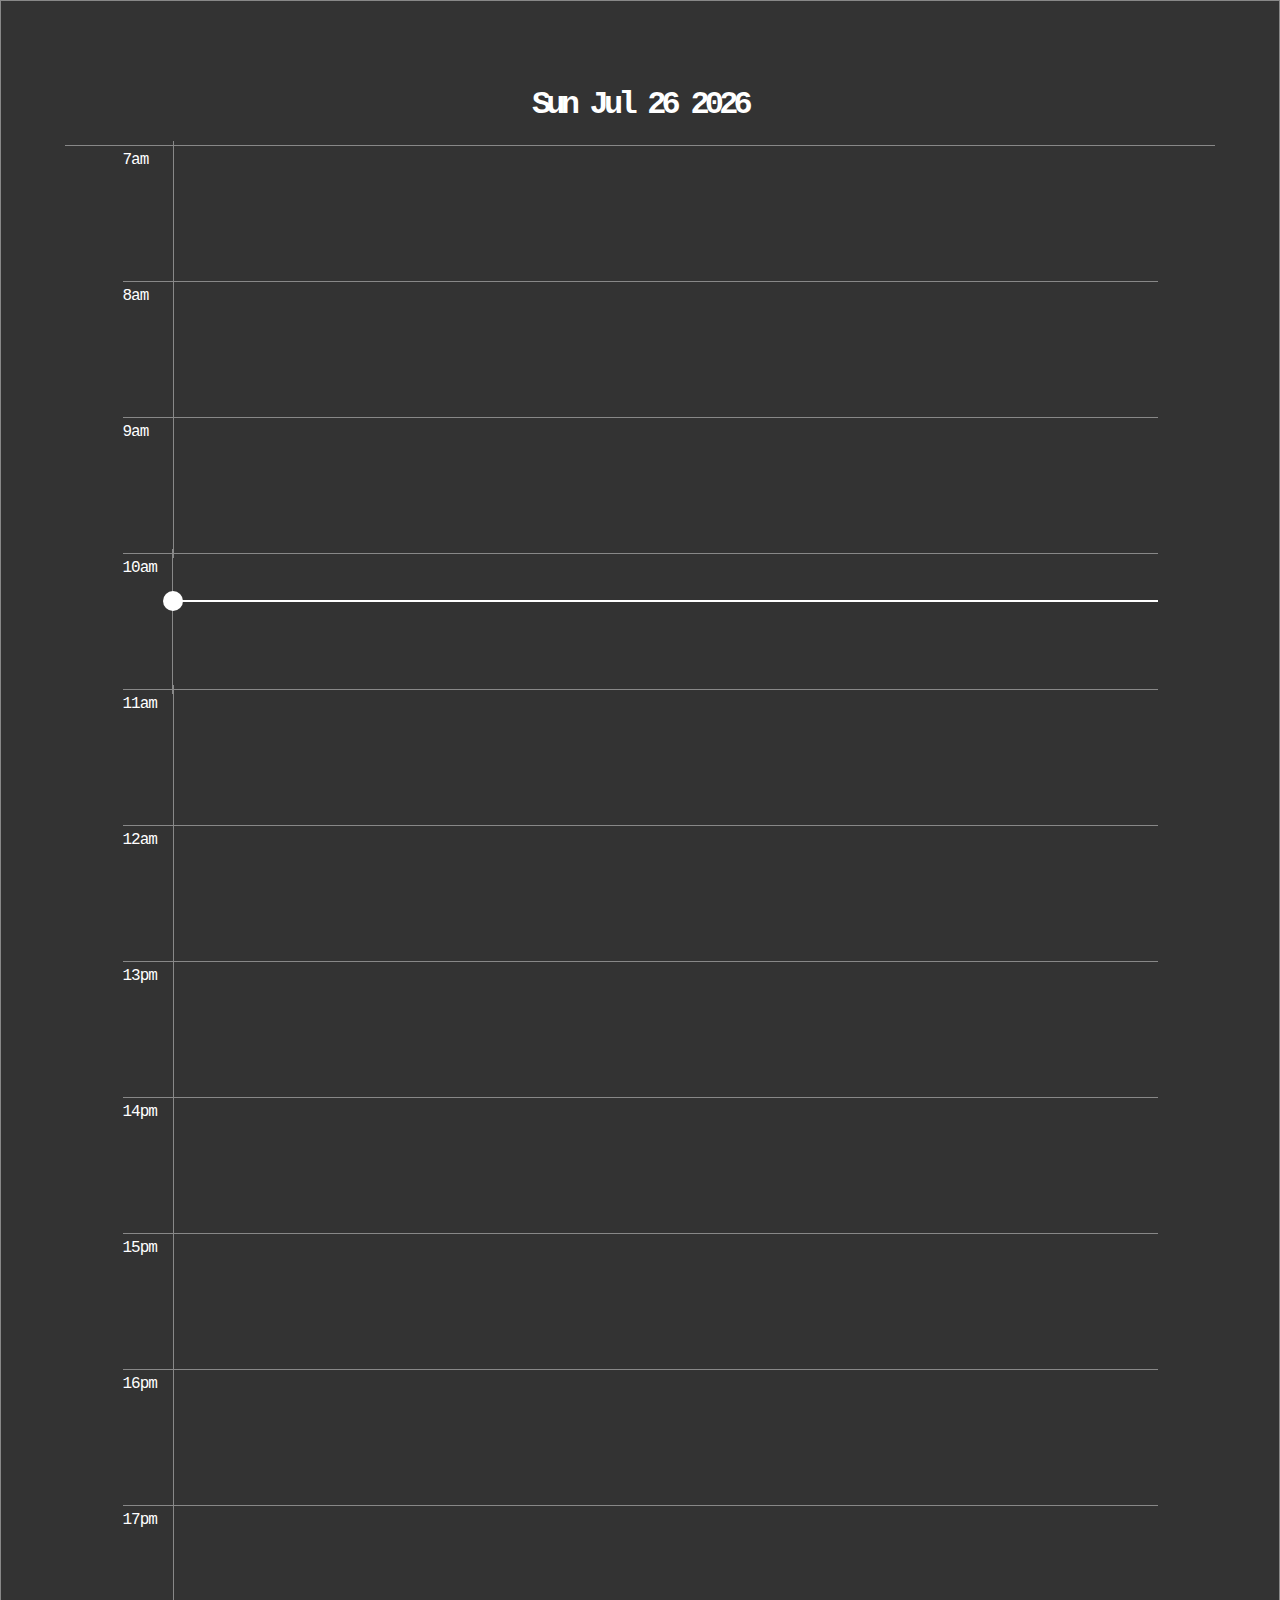
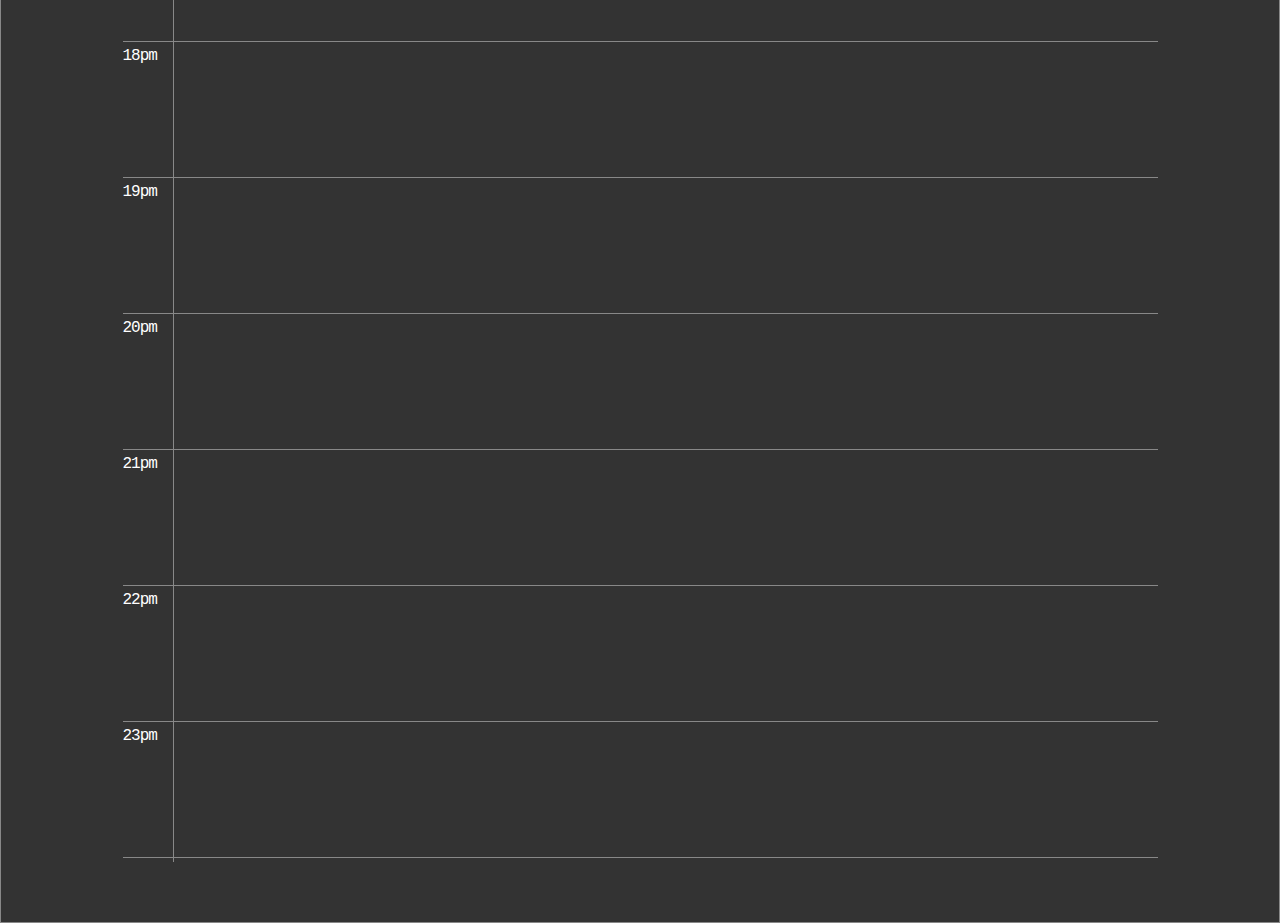
==== Todays_Tasks/index.html @ e3de2ee6 "New Html" ====
<!DOCTYPE html>
<html lang="en">
  <head>
    <meta charset="UTF-8" />
    <meta name="viewport" content="width=device-width, initial-scale=1.0" />
    <title>TASk</title>
    <link rel="stylesheet" type="text/css" href="styles.css" />
  </head>
  <body>
    <main>
      <div class="container">
        <div class="task__wrapper">
          <div class="task__heading">
            <h1 class="task__todaysDate">10th Feb</h1>
          </div>
          <div class="task__daylist" id="taskList">
            <!-- <div class="task__hour" data-hour="7" data-meridiem="AM">
              <span>7am</span>
              <div class="time__nowCursor"></div>
            </div> -->
          </div>
        </div>
      </div>
    </main>
    <script src="script.js"></script>
  </body>
</html>
---- Todays_Tasks/styles.css ----
body {
  font-family: "Courier New", Courier, monospace;
  letter-spacing: -0.3pc;
  margin: 0;
  padding: 0;
  box-sizing: border-box;
  color: var(--text-color);
}

:root {
  --color-border: #888;
  --text-color: #fff;
}

.container {
  /* padding: 2% 4%; */
}

.task__wrapper {
  height: 100%;
  background-color: rgba(0, 0, 0, 0.8);
  display: flex;
  flex-direction: column;
  padding: 5%;
  border: 1px solid var(--color-border);
}

.task__heading {
  border-bottom: 1px solid var(--color-border);
  text-align: center;
}

.task__daylist {
  display: flex;
  flex-direction: column;
  justify-content: center;
  align-items: center;
}
.task__hour {
  width: 90%;
  height: 15vh;
  border-bottom: 1px solid var(--color-border);
  position: relative;
  /* padding-bottom: 20px; */
  display: flex;
  justify-content: start;
  align-items: center;
}

.task__hour span {
  height: 100%;
  width: 50px;
  letter-spacing: -1px;
  display: flex;
  justify-content: start;
  align-items: start;
  border-right: 1px solid var(--color-border);
  padding-top: 10px;
}

.time__nowCursor {
  align-self: flex-start;
  background: var(--text-color);
  height: 2px;
  position: relative;
  top: 0%;
  width: calc(100% - 50px);
  right: 0;
}

.time__nowCursor:before {
  content: "";
  width: 20px;
  height: 20px;
  border-radius: 50%;
  background-color: var(--text-color);
  position: absolute;
  left: -10px;
  top: -450%;
}
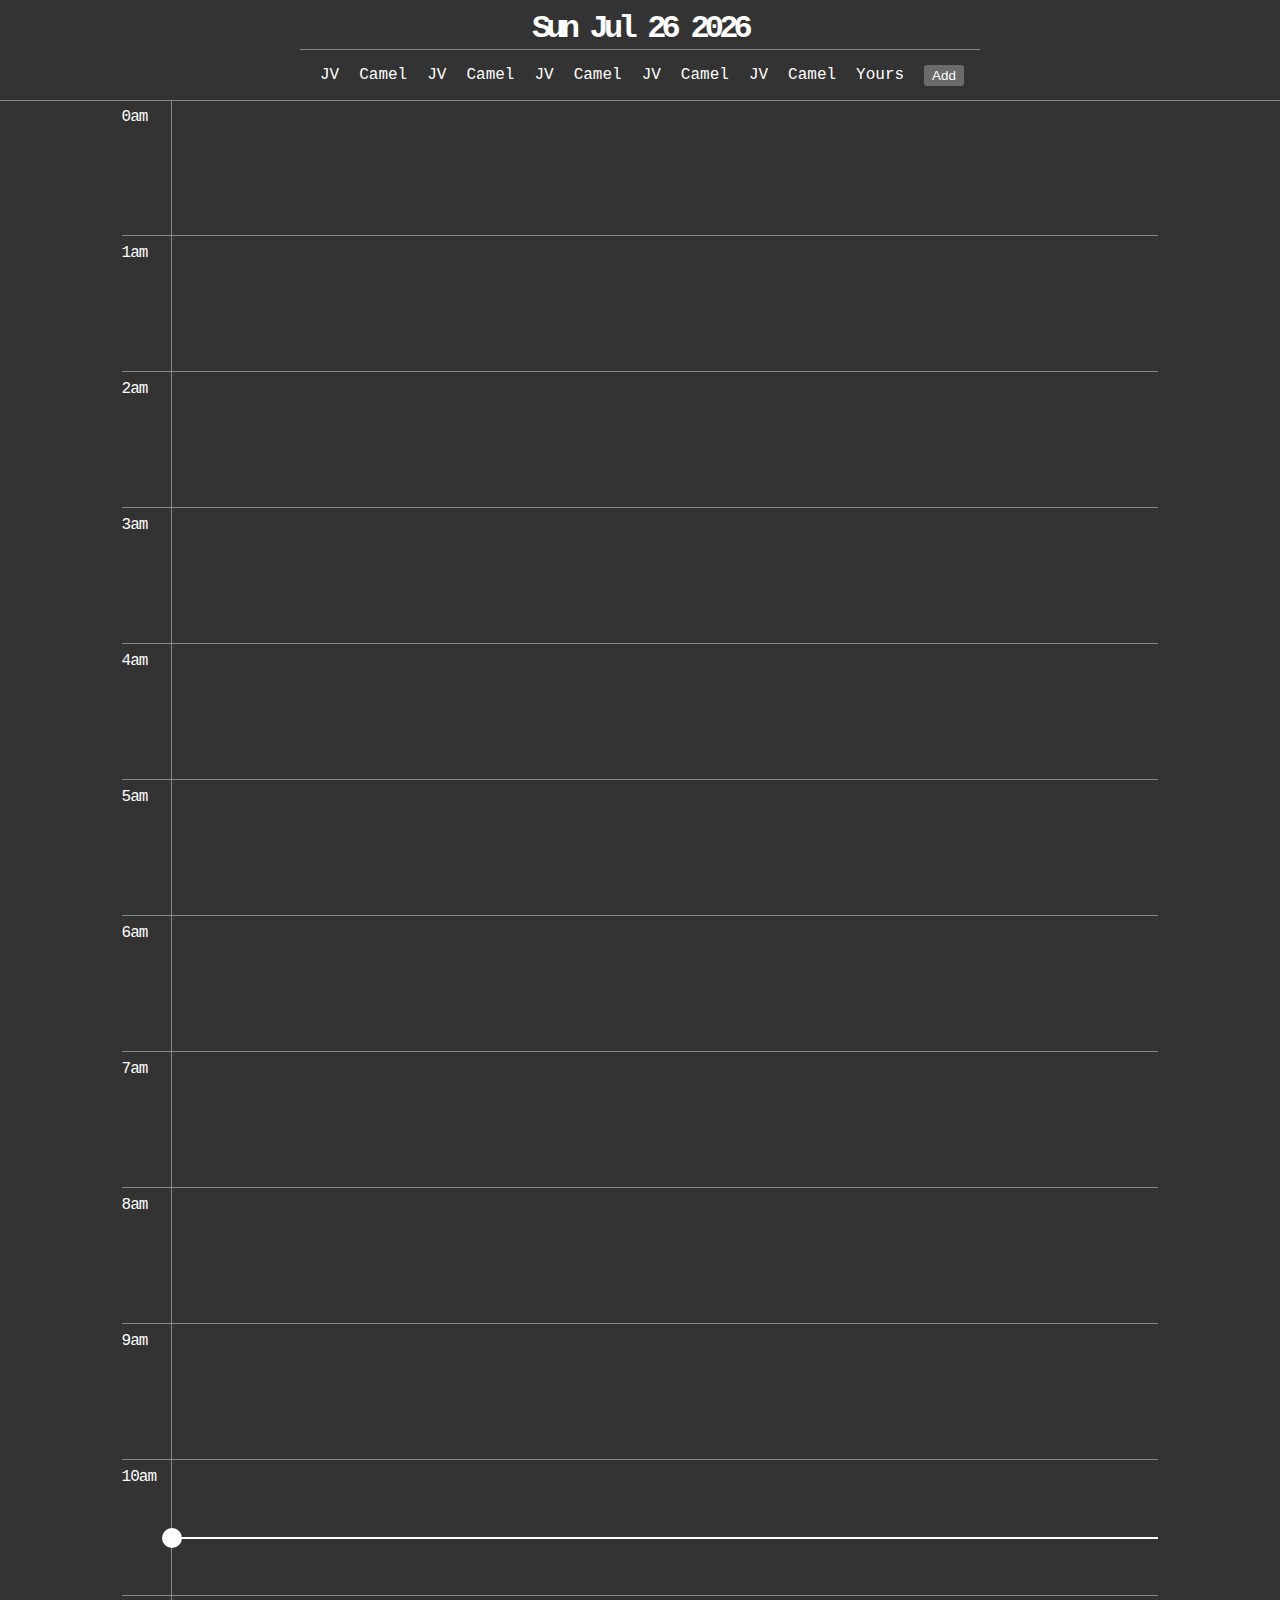
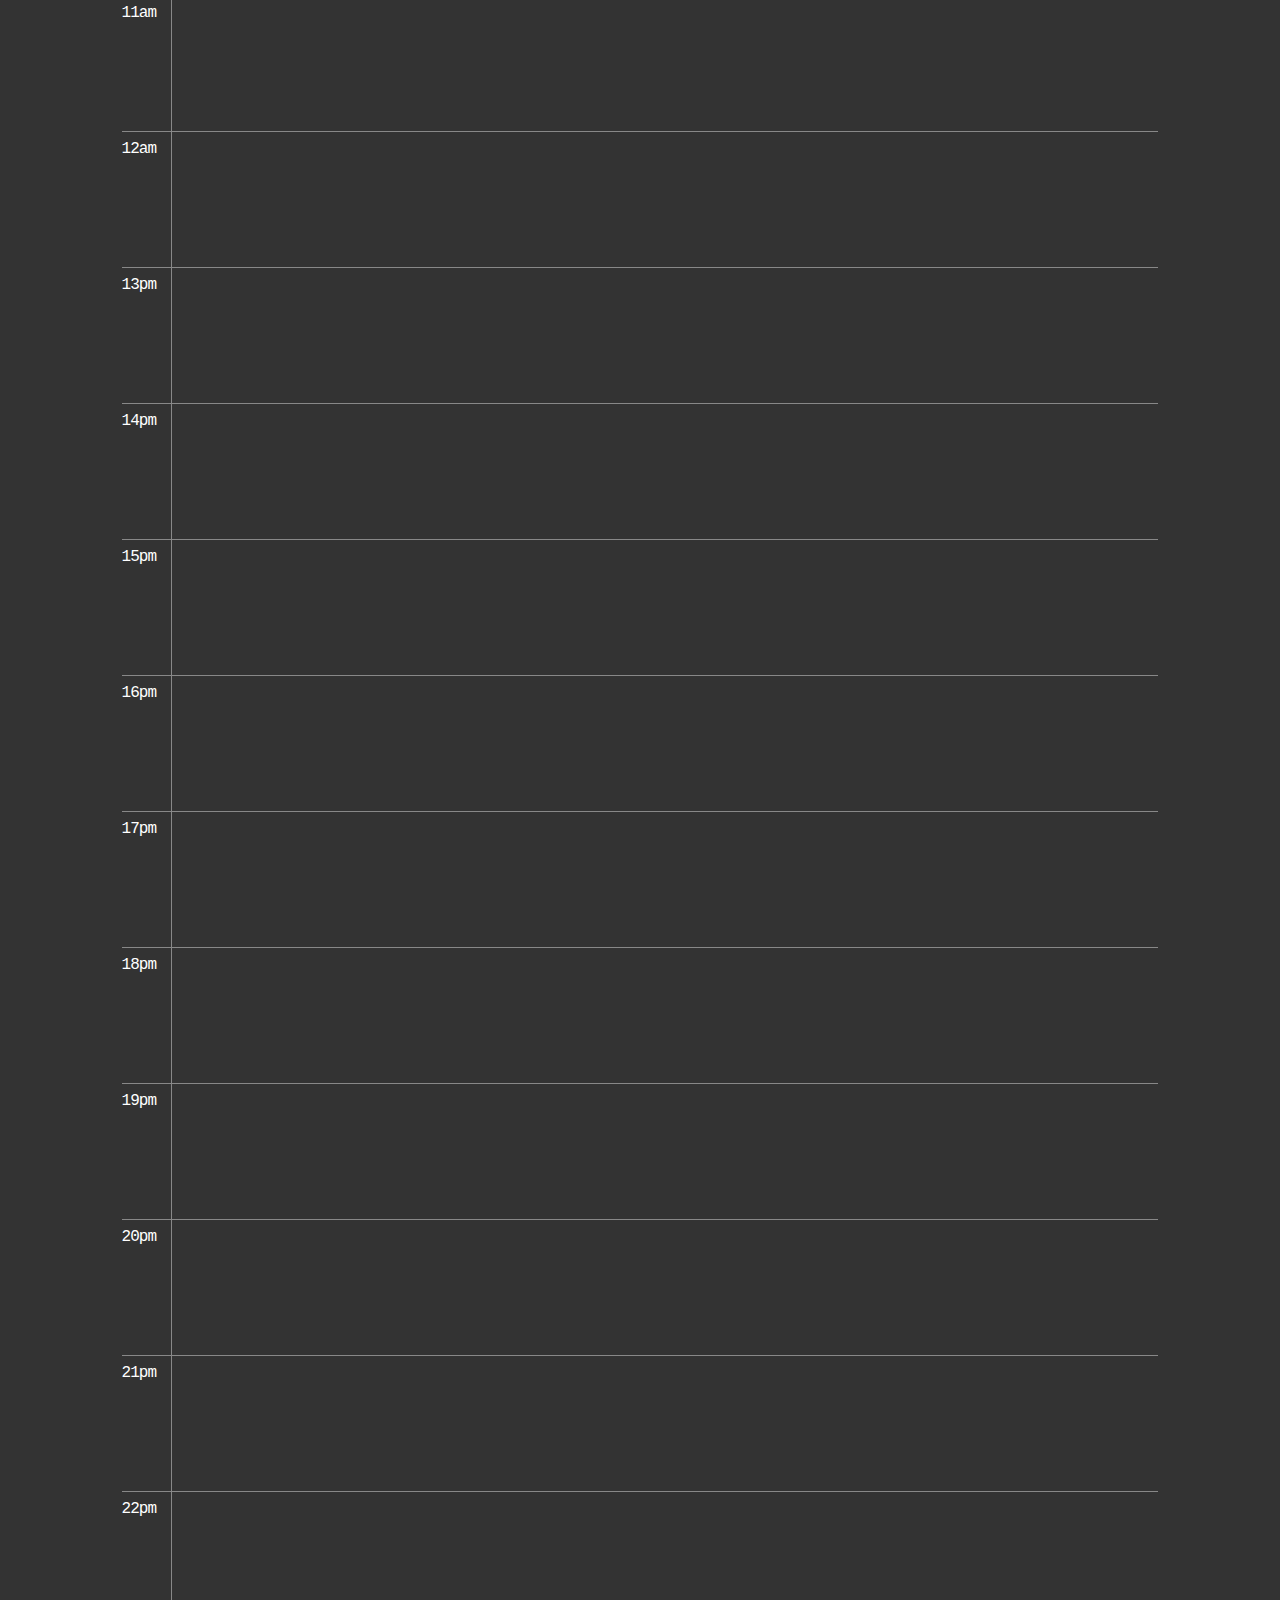
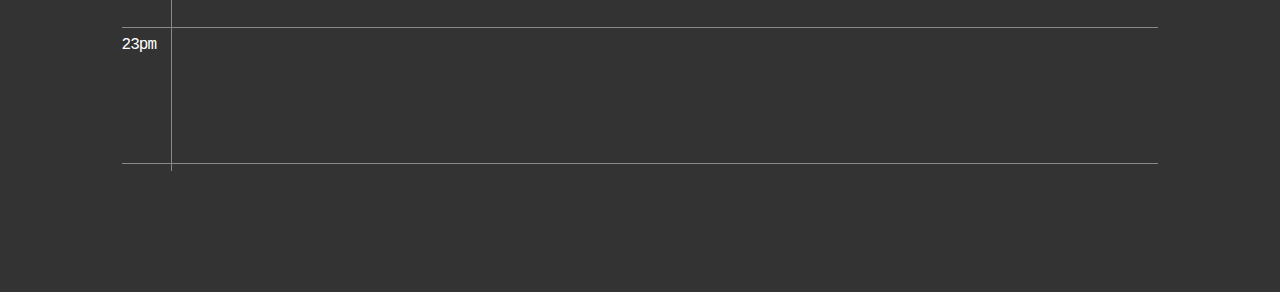
==== commit 79d7e72e: "Task tab added" ====
--- a/Todays_Tasks/index.html
+++ b/Todays_Tasks/index.html
@@ -9,16 +9,57 @@
   <body>
     <main>
       <div class="container">
+        <div class="task__heading">
+          <h1 class="task__todaysDate">10th Feb</h1>
+          <div class="task__tabsWrapper">
+            <div class="task__tabsList">
+              <div class="task__tab --users-task">Yours</div>
+              <div class="task__tab" data-task="camel">Camel</div>
+              <div class="task__tab" data-task="jv">JV</div>
+              <div class="task__tab" data-task="camel">Camel</div>
+              <div class="task__tab" data-task="jv">JV</div>
+              <div class="task__tab" data-task="camel">Camel</div>
+              <div class="task__tab" data-task="jv">JV</div>
+              <div class="task__tab" data-task="camel">Camel</div>
+              <div class="task__tab" data-task="jv">JV</div>
+              <div class="task__tab" data-task="camel">Camel</div>
+              <div class="task__tab" data-task="jv">JV</div>
+            </div>
+            <div class="task__addtaskWrapper">
+              <button class="task__addtask">Add</button>
+            </div>
+          </div>
+        </div>
         <div class="task__wrapper">
-          <div class="task__heading">
-            <h1 class="task__todaysDate">10th Feb</h1>
-          </div>
           <div class="task__daylist" id="taskList">
+            <!--  -->
             <!-- <div class="task__hour" data-hour="7" data-meridiem="AM">
-              <span>7am</span>
+              <span>Edit</span>
+              <div class="time__editCursor" draggable="true"></div>
+              <div class="task__hourtaskList"></div>
+            </div> -->
+            <!--  -->
+            <!-- <div class="task__hour" data-hour="7" data-meridiem="AM">
+              <span>Now</span>
               <div class="time__nowCursor"></div>
             </div> -->
+            <!--  -->
           </div>
+        </div>
+      </div>
+
+      <div class="modal">
+        <div class="modal__wrapper">
+          <span class="modal__Heading">Add Task</span>
+          <form action="#" class="modal__form">
+            <label for="taskName">
+              Name
+              <input type="text" id="taskName" />
+            </label>
+            <label for="submitLabel">
+              <input id="submitLabel" type="submit" />
+            </label>
+          </form>
         </div>
       </div>
     </main>
--- a/Todays_Tasks/styles.css
+++ b/Todays_Tasks/styles.css
@@ -5,31 +5,73 @@
   padding: 0;
   box-sizing: border-box;
   color: var(--text-color);
+  background-color: #333;
+  color-scheme: dark;
 }
 
 :root {
   --color-border: #888;
   --text-color: #fff;
+  --cta-color: #3f51b5;
 }
 
 .container {
-  /* padding: 2% 4%; */
+  height: 100%;
+  background-color: #333;
+  display: flex;
+  flex-direction: column;
 }
 
-.task__wrapper {
-  height: 100%;
-  background-color: rgba(0, 0, 0, 0.8);
-  display: flex;
-  flex-direction: column;
-  padding: 5%;
-  border: 1px solid var(--color-border);
+.container.--hide {
+  filter: blur(2px);
 }
 
 .task__heading {
+  position: fixed;
+  top: 0;
+  width: 100%;
   border-bottom: 1px solid var(--color-border);
   text-align: center;
+  background-color: #333;
+  z-index: 1;
+  display: flex;
+  justify-content: center;
+  align-items: center;
+  flex-direction: column;
+  height: 100px;
+  transition: top 0.3s ease-in;
 }
-
+.task__heading.--hide {
+  top: -50px;
+}
+.task__todaysDate {
+  margin: 0;
+  margin-bottom: auto;
+  margin-top: 10px;
+}
+.task__tabsWrapper {
+  display: flex;
+  justify-content: space-between;
+  align-items: center;
+  position: absolute;
+  bottom: 0;
+  width: 50%;
+  height: 50px;
+  border-top: 1px solid var(--color-border);
+  padding: 0 20px;
+  gap: 20px;
+}
+.task__tabsList {
+  display: flex;
+  flex-direction: row-reverse;
+  gap: 20px;
+  letter-spacing: normal;
+}
+.task__wrapper {
+  padding: 0 5%;
+  margin-bottom: 10%;
+  margin-top: 100px;
+}
 .task__daylist {
   display: flex;
   flex-direction: column;
@@ -41,7 +83,6 @@
   height: 15vh;
   border-bottom: 1px solid var(--color-border);
   position: relative;
-  /* padding-bottom: 20px; */
   display: flex;
   justify-content: start;
   align-items: center;
@@ -55,26 +96,104 @@
   justify-content: start;
   align-items: start;
   border-right: 1px solid var(--color-border);
-  padding-top: 10px;
+  padding-top: 15px;
+}
+.task__hourtaskList {
+  width: calc(100% - 50px);
+  height: 100%;
+  cursor: pointer;
+  border: 2px solid transparent;
+  transition: all 0.3s cubic-bezier(0.645, 0.045, 0.355, 1);
+  /* -webkit-tap-highlight-color: transparent; */
+}
+.task__hourtaskList:hover {
+  border: 2px solid var(--cta-color);
 }
 
+.time__editCursor,
 .time__nowCursor {
   align-self: flex-start;
-  background: var(--text-color);
   height: 2px;
-  position: relative;
+  position: absolute;
   top: 0%;
   width: calc(100% - 50px);
   right: 0;
 }
 
+.time__editCursor:before,
 .time__nowCursor:before {
   content: "";
   width: 20px;
   height: 20px;
   border-radius: 50%;
-  background-color: var(--text-color);
+  background-color: inherit;
   position: absolute;
   left: -10px;
   top: -450%;
 }
+
+.time__nowCursor {
+  background: var(--text-color);
+}
+
+.time__editCursor {
+  background: var(--cta-color);
+}
+.modal {
+  position: fixed;
+  top: 0;
+  left: 0;
+  bottom: 0;
+  right: 0;
+  width: 100vw;
+  height: 100vh;
+  justify-content: center;
+  align-content: center;
+  padding-top: 15%;
+  letter-spacing: -0.5px;
+  background: rgb(255, 255, 255, 0.1);
+  display: none;
+}
+.modal.--show {
+  display: flex;
+}
+.modal__wrapper {
+  height: 20%;
+  background: #333;
+  border: 3px solid var(--color-border);
+  border-radius: 10px;
+  padding: 5px 10px;
+  position: absolute;
+  z-index: 9999;
+}
+
+.modal__Heading {
+  display: block;
+  font-size: 20px;
+  text-align: center;
+  padding: 5px;
+  border-bottom: 1px solid var(--color-border);
+}
+.modal__form {
+  padding: 15px;
+  display: flex;
+  flex-direction: column;
+  align-items: flex-start;
+  gap: 10px;
+}
+.modal__form > label:not([for="submitLabel"]) {
+  width: 100%;
+}
+.modal__form > label[for="submitLabel"] {
+  align-self: flex-end;
+}
+@media screen and (max-width: 1023px) {
+  .task__tabsWrapper {
+    width: 90%;
+  }
+  .task__tabsList {
+    overflow: hidden;
+    overflow-x: scroll;
+    padding: 10px;
+  }
+}
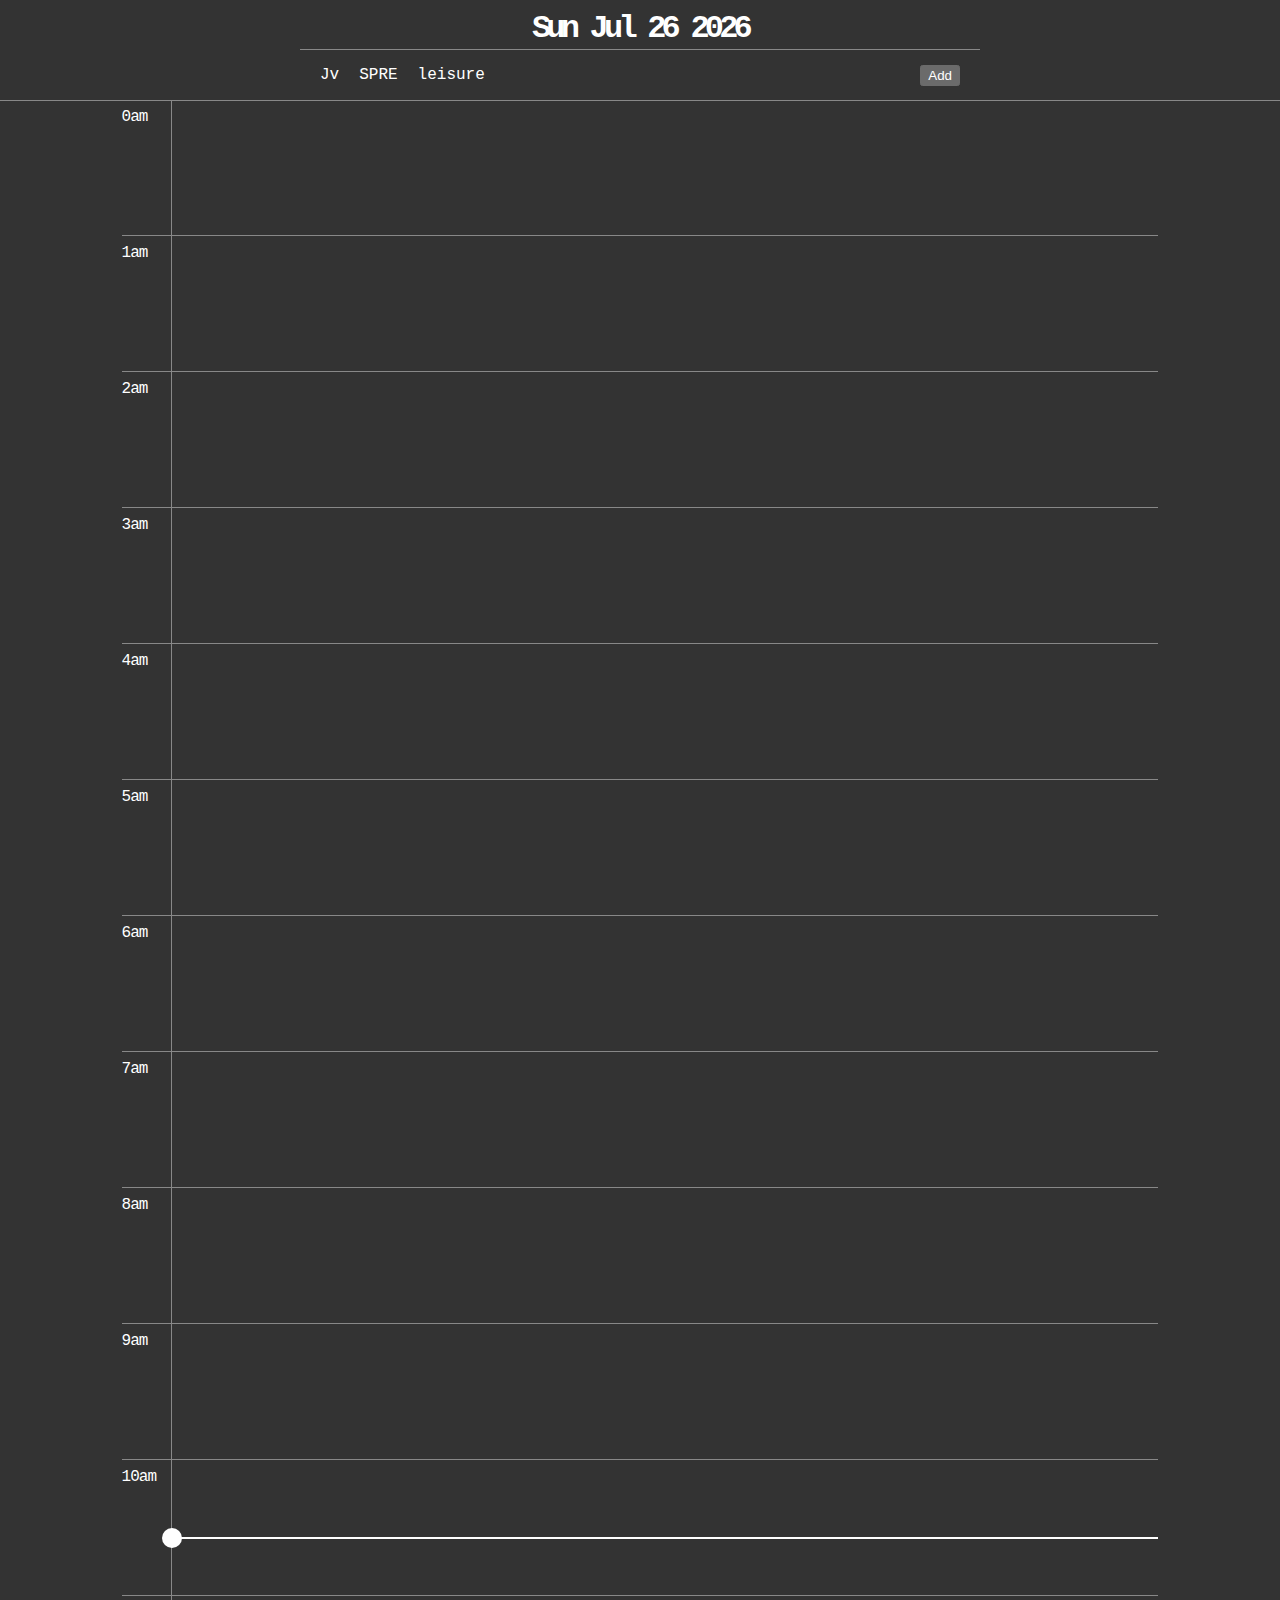
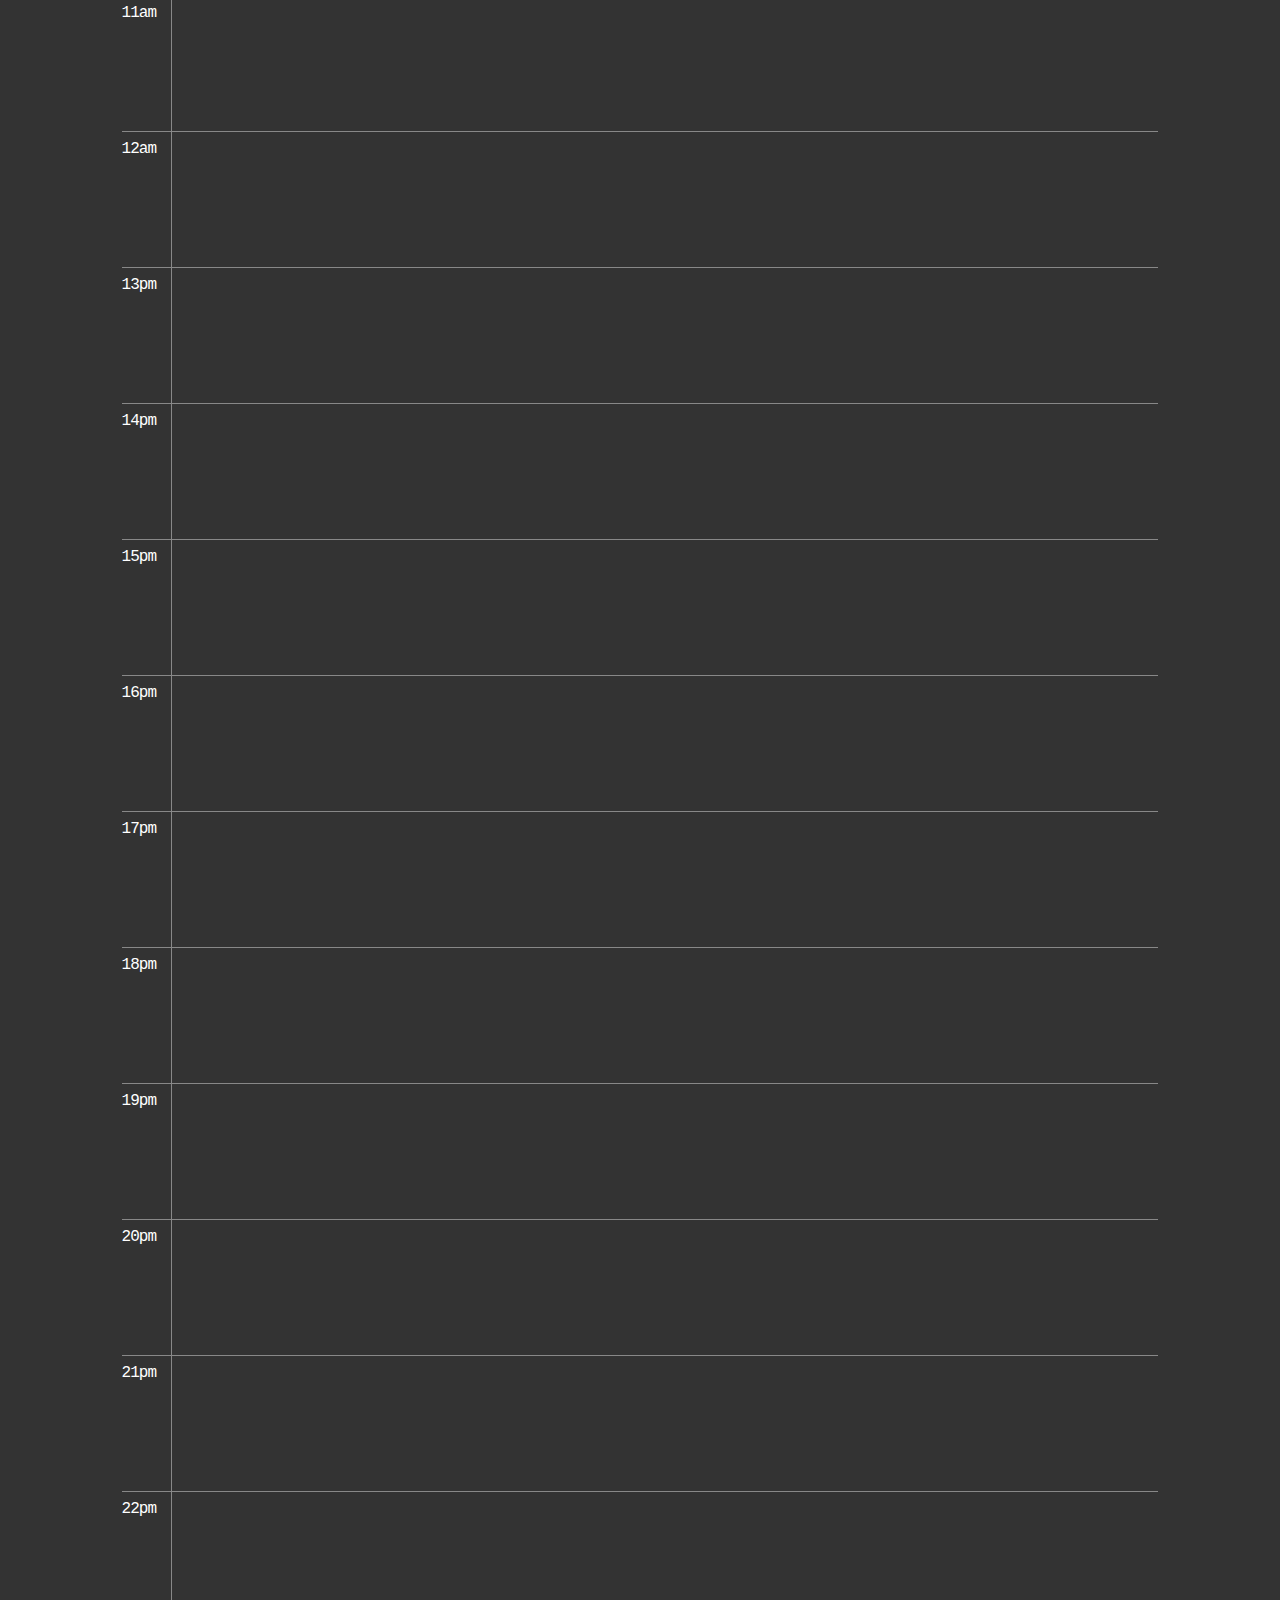
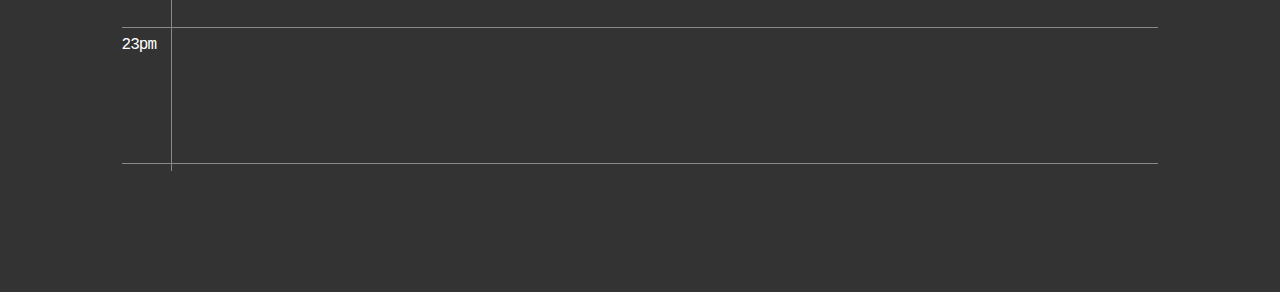
==== commit dc35d688: "Added Task tabs storage and dynamic" ====
--- a/Todays_Tasks/index.html
+++ b/Todays_Tasks/index.html
@@ -13,17 +13,12 @@
           <h1 class="task__todaysDate">10th Feb</h1>
           <div class="task__tabsWrapper">
             <div class="task__tabsList">
-              <div class="task__tab --users-task">Yours</div>
-              <div class="task__tab" data-task="camel">Camel</div>
-              <div class="task__tab" data-task="jv">JV</div>
-              <div class="task__tab" data-task="camel">Camel</div>
-              <div class="task__tab" data-task="jv">JV</div>
-              <div class="task__tab" data-task="camel">Camel</div>
-              <div class="task__tab" data-task="jv">JV</div>
-              <div class="task__tab" data-task="camel">Camel</div>
-              <div class="task__tab" data-task="jv">JV</div>
-              <div class="task__tab" data-task="camel">Camel</div>
-              <div class="task__tab" data-task="jv">JV</div>
+              <div class="task__tab --users-task active">leisure</div>
+              <!-- <div class="task__tab" data-task="camel" data-taskid="1">
+                Camel
+              </div> -->
+              <!-- <div class="task__tab" data-task="jv" data-task-id="2">JV</div>
+              <div class="task__tab" data-task="jv" data-task-id="2">JV</div> -->
             </div>
             <div class="task__addtaskWrapper">
               <button class="task__addtask">Add</button>
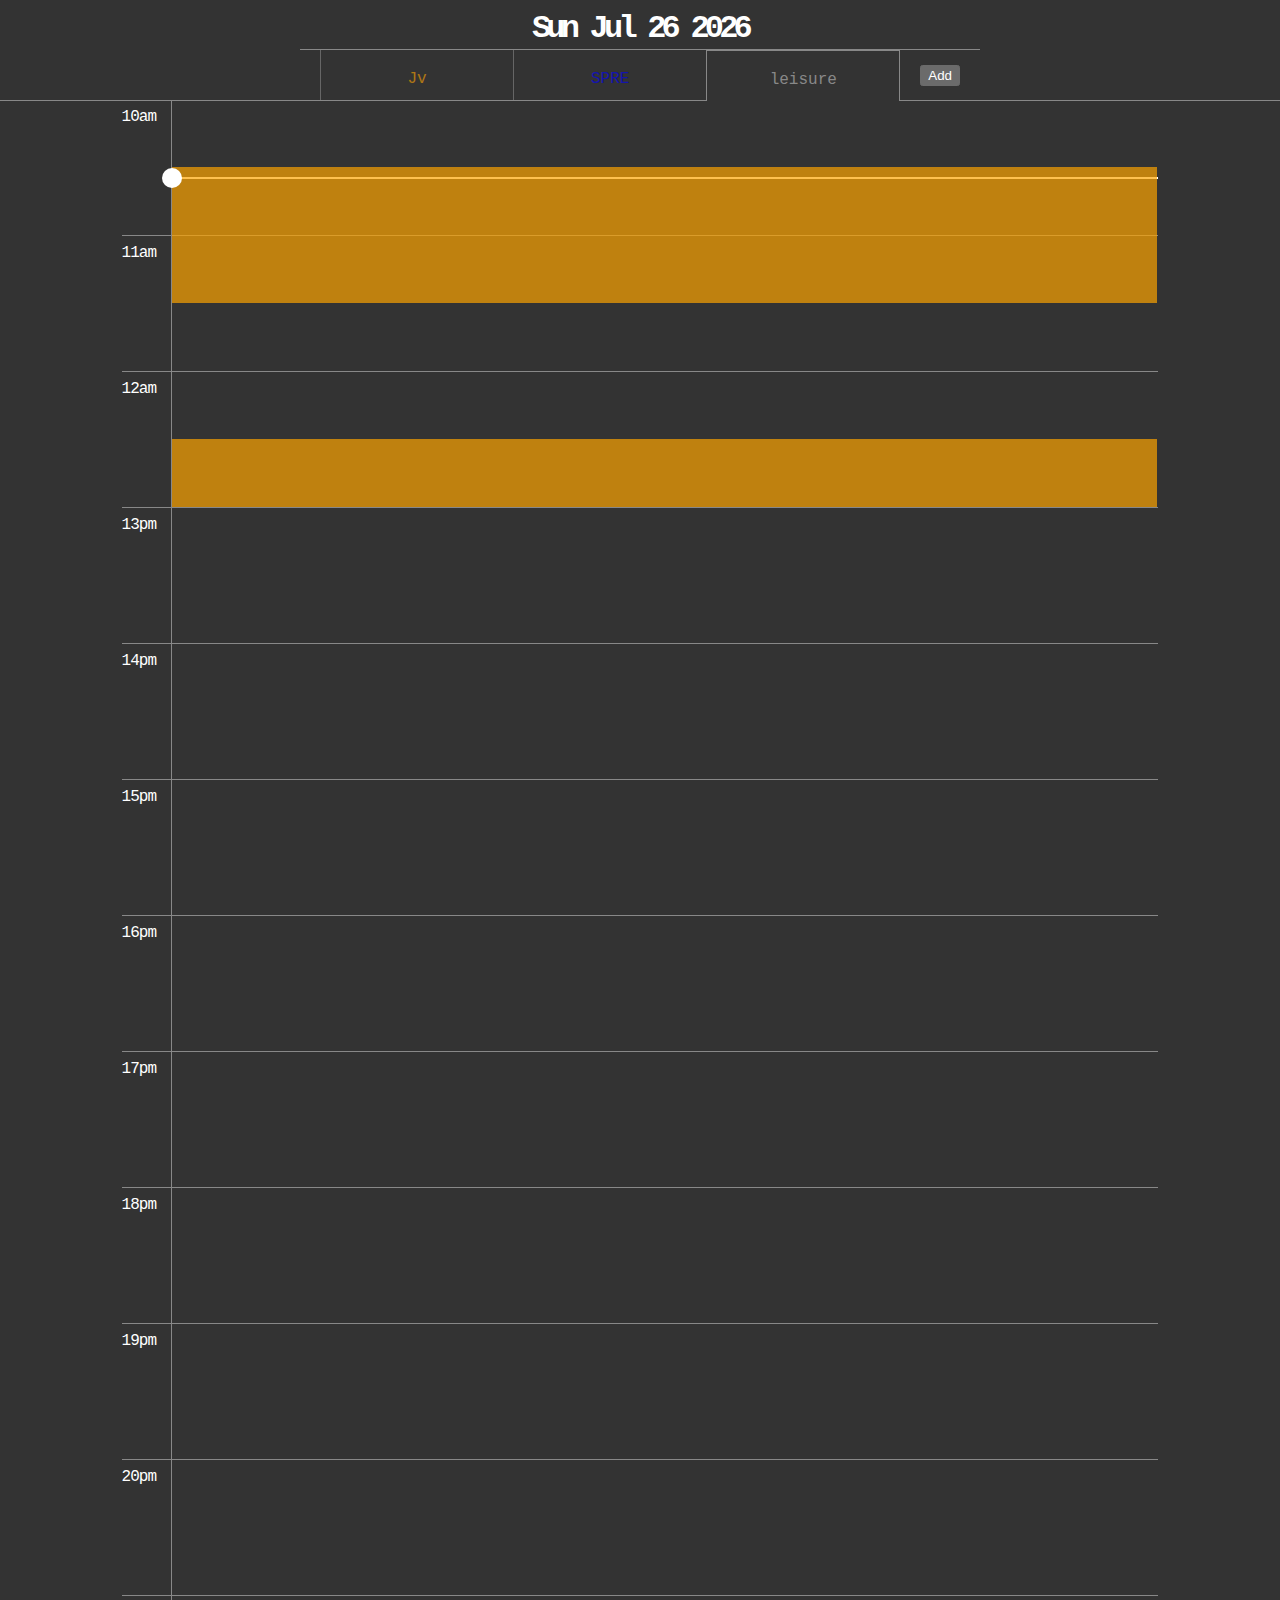
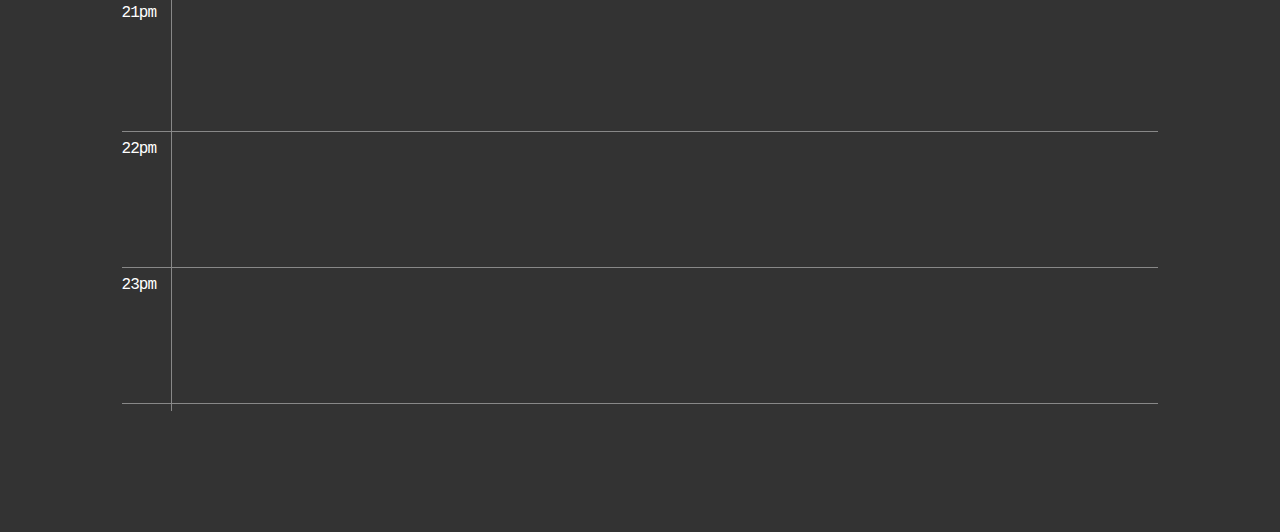
==== commit e7d665d3: "Added Json populating" ====
--- a/Todays_Tasks/index.html
+++ b/Todays_Tasks/index.html
@@ -3,22 +3,20 @@
   <head>
     <meta charset="UTF-8" />
     <meta name="viewport" content="width=device-width, initial-scale=1.0" />
-    <title>TASk</title>
+    <title>TodaysTaskCalc</title>
     <link rel="stylesheet" type="text/css" href="styles.css" />
   </head>
   <body>
     <main>
       <div class="container">
         <div class="task__heading">
-          <h1 class="task__todaysDate">10th Feb</h1>
+          <h1 class="task__todaysDate"></h1>
           <div class="task__tabsWrapper">
             <div class="task__tabsList">
               <div class="task__tab --users-task active">leisure</div>
-              <!-- <div class="task__tab" data-task="camel" data-taskid="1">
-                Camel
-              </div> -->
-              <!-- <div class="task__tab" data-task="jv" data-task-id="2">JV</div>
-              <div class="task__tab" data-task="jv" data-task-id="2">JV</div> -->
+              <!-- <div class="task__tab" data-task="camel" data-taskid="1">Camel</div> -->
+              <!-- <div class="task__tab" data-task="jv" data-task-id="2">JV</div> -->
+              <!-- <div class="task__tab" data-task="jv" data-task-id="2">JV</div> -->
             </div>
             <div class="task__addtaskWrapper">
               <button class="task__addtask">Add</button>
@@ -27,6 +25,7 @@
         </div>
         <div class="task__wrapper">
           <div class="task__daylist" id="taskList">
+            <!-- <div class="task__occupied" data-color="red"></div> -->
             <!--  -->
             <!-- <div class="task__hour" data-hour="7" data-meridiem="AM">
               <span>Edit</span>
@@ -47,9 +46,22 @@
         <div class="modal__wrapper">
           <span class="modal__Heading">Add Task</span>
           <form action="#" class="modal__form">
-            <label for="taskName">
+            <label class="modal__formTextInput" for="taskName">
               Name
               <input type="text" id="taskName" />
+            </label>
+            <label class="modal__formColorInput" for="taskColor">
+              Color
+              <select type="text" id="taskColor">
+                <option value="red" selected>Red</option>
+                <option value="orange">Orange</option>
+                <option value="yellow">Yellow</option>
+                <option value="blue">Blue</option>
+                <option value="pink">Pink</option>
+                <option value="purple">Purple</option>
+                <option value="green">Green</option>
+                <option value="azure">Azure</option>
+              </select>
             </label>
             <label for="submitLabel">
               <input id="submitLabel" type="submit" />
--- a/Todays_Tasks/styles.css
+++ b/Todays_Tasks/styles.css
@@ -1,3 +1,9 @@
+:root {
+  --color-border: #888;
+  --text-color: #fff;
+  --cta-color: #3f51b5;
+  --bg-color: #333;
+}
 body {
   font-family: "Courier New", Courier, monospace;
   letter-spacing: -0.3pc;
@@ -5,19 +11,13 @@
   padding: 0;
   box-sizing: border-box;
   color: var(--text-color);
-  background-color: #333;
+  background-color: var(--bg-color);
   color-scheme: dark;
 }
 
-:root {
-  --color-border: #888;
-  --text-color: #fff;
-  --cta-color: #3f51b5;
-}
-
 .container {
   height: 100%;
-  background-color: #333;
+  background-color: var(--bg-color);
   display: flex;
   flex-direction: column;
 }
@@ -32,8 +32,8 @@
   width: 100%;
   border-bottom: 1px solid var(--color-border);
   text-align: center;
-  background-color: #333;
-  z-index: 1;
+  background-color: var(--bg-color);
+  z-index: 2;
   display: flex;
   justify-content: center;
   align-items: center;
@@ -41,9 +41,21 @@
   height: 100px;
   transition: top 0.3s ease-in;
 }
-.task__heading.--hide {
+.task__heading:not(.bottom-nav).--hide {
   top: -50px;
 }
+
+.task__heading.bottom-nav {
+  top: unset;
+  bottom: -1%;
+  border-top: 1px solid var(--color-border);
+}
+
+.task__heading.bottom-nav ~ .task__wrapper {
+  margin-top: 0;
+  margin-bottom: 100px;
+}
+
 .task__todaysDate {
   margin: 0;
   margin-bottom: auto;
@@ -61,11 +73,80 @@
   padding: 0 20px;
   gap: 20px;
 }
+.task__addtaskWrapper {
+  height: 100%;
+  display: flex;
+  justify-content: start;
+  align-items: center;
+}
 .task__tabsList {
   display: flex;
   flex-direction: row-reverse;
-  gap: 20px;
+  justify-content: stretch;
+  align-items: stretch;
+  /* gap: 2px; */
   letter-spacing: normal;
+  height: 100%;
+  width: 100%;
+}
+
+.task__tab {
+  opacity: 0.6;
+  padding: 4px;
+  position: relative;
+  padding-top: 20px;
+  width: 50%;
+  cursor: pointer;
+  border-left: 1px solid var(--color-border);
+}
+.task__tab:first-child {
+  border-right: 1px solid var(--color-border);
+}
+.task__tab.--users-task {
+  color: #000;
+}
+.task__tab.active {
+  opacity: 1;
+  background-color: var(--bg-color);
+  color: var(--color-border);
+  border-top: 1px solid var(--color-border);
+}
+.task__tab.active::after {
+  content: "";
+  height: 3px;
+  width: 100%;
+  bottom: -2.5px;
+  left: 0;
+  background-color: var(--bg-color);
+  position: absolute;
+}
+
+.task__tab[data-color="red"] {
+  color: red;
+}
+.task__tab[data-color="orange"] {
+  color: orange;
+}
+.task__tab[data-color="yellow"] {
+  color: yellow;
+}
+.task__tab[data-color="blue"] {
+  color: blue;
+}
+.task__tab[data-color="pink"] {
+  color: pink;
+}
+.task__tab[data-color="purple"] {
+  color: purple;
+}
+.task__tab[data-color="green"] {
+  color: green;
+}
+.task__tab[data-color="azure"] {
+  color: azure;
+}
+.task__addtask {
+  cursor: pointer;
 }
 .task__wrapper {
   padding: 0 5%;
@@ -77,7 +158,49 @@
   flex-direction: column;
   justify-content: center;
   align-items: center;
-}
+  position: relative;
+}
+.task__occupied {
+  position: absolute;
+  width: calc(90%);
+  height: 100px;
+  top: 100px;
+  opacity: 0.69;
+}
+
+.task__occupied:after {
+  content: "";
+  position: absolute;
+  top: 1px;
+  right: 1px;
+  width: calc(100% - 51px);
+  height: 100%;
+}
+.task__occupied[data-color="red"]:after {
+  background-color: red;
+}
+.task__occupied[data-color="orange"]:after {
+  background-color: orange;
+}
+.task__occupied[data-color="yellow"]:after {
+  background-color: yellow;
+}
+.task__occupied[data-color="blue"]:after {
+  background-color: blue;
+}
+.task__occupied[data-color="pink"]:after {
+  background-color: pink;
+}
+.task__occupied[data-color="purple"]:after {
+  background-color: purple;
+}
+.task__occupied[data-color="green"]:after {
+  background-color: green;
+}
+.task__occupied[data-color="azure"]:after {
+  background-color: azure;
+}
+
 .task__hour {
   width: 90%;
   height: 15vh;
@@ -101,14 +224,14 @@
 .task__hourtaskList {
   width: calc(100% - 50px);
   height: 100%;
-  cursor: pointer;
   border: 2px solid transparent;
   transition: all 0.3s cubic-bezier(0.645, 0.045, 0.355, 1);
   /* -webkit-tap-highlight-color: transparent; */
-}
-.task__hourtaskList:hover {
+  /* cursor: pointer; */
+}
+/* .task__hourtaskList:hover {
   border: 2px solid var(--cta-color);
-}
+} */
 
 .time__editCursor,
 .time__nowCursor {
@@ -130,6 +253,7 @@
   position: absolute;
   left: -10px;
   top: -450%;
+  z-index: 1;
 }
 
 .time__nowCursor {
@@ -159,12 +283,15 @@
 }
 .modal__wrapper {
   height: 20%;
-  background: #333;
+  background: var(--bg-color);
   border: 3px solid var(--color-border);
   border-radius: 10px;
   padding: 5px 10px;
   position: absolute;
   z-index: 9999;
+  display: flex;
+  justify-content: center;
+  flex-direction: column;
 }
 
 .modal__Heading {
@@ -187,13 +314,50 @@
 .modal__form > label[for="submitLabel"] {
   align-self: flex-end;
 }
+
+.modal__formColorInput > select > option[value="red"] {
+  color: red;
+}
+.modal__formColorInput > select > option[value="orange"] {
+  color: orange;
+}
+.modal__formColorInput > select > option[value="yellow"] {
+  color: yellow;
+}
+.modal__formColorInput > select > option[value="blue"] {
+  color: blue;
+}
+.modal__formColorInput > select > option[value="pink"] {
+  color: pink;
+}
+.modal__formColorInput > select > option[value="purple"] {
+  color: purple;
+}
+.modal__formColorInput > select > option[value="green"] {
+  color: green;
+}
+.modal__formColorInput > select > option[value="azure"] {
+  color: azure;
+}
+
 @media screen and (max-width: 1023px) {
   .task__tabsWrapper {
     width: 90%;
   }
   .task__tabsList {
-    overflow: hidden;
+    margin-top: auto;
     overflow-x: scroll;
-    padding: 10px;
-  }
-}
+    overflow-y: hidden;
+  }
+  .task__tab {
+    padding-top: 8%;
+    border-top: 1px solid var(--color-border);
+  }
+  .task__tab.active {
+    background-color: var(--color-border);
+    color: #333;
+  }
+  .task__tab.active::after {
+    display: none;
+  }
+}
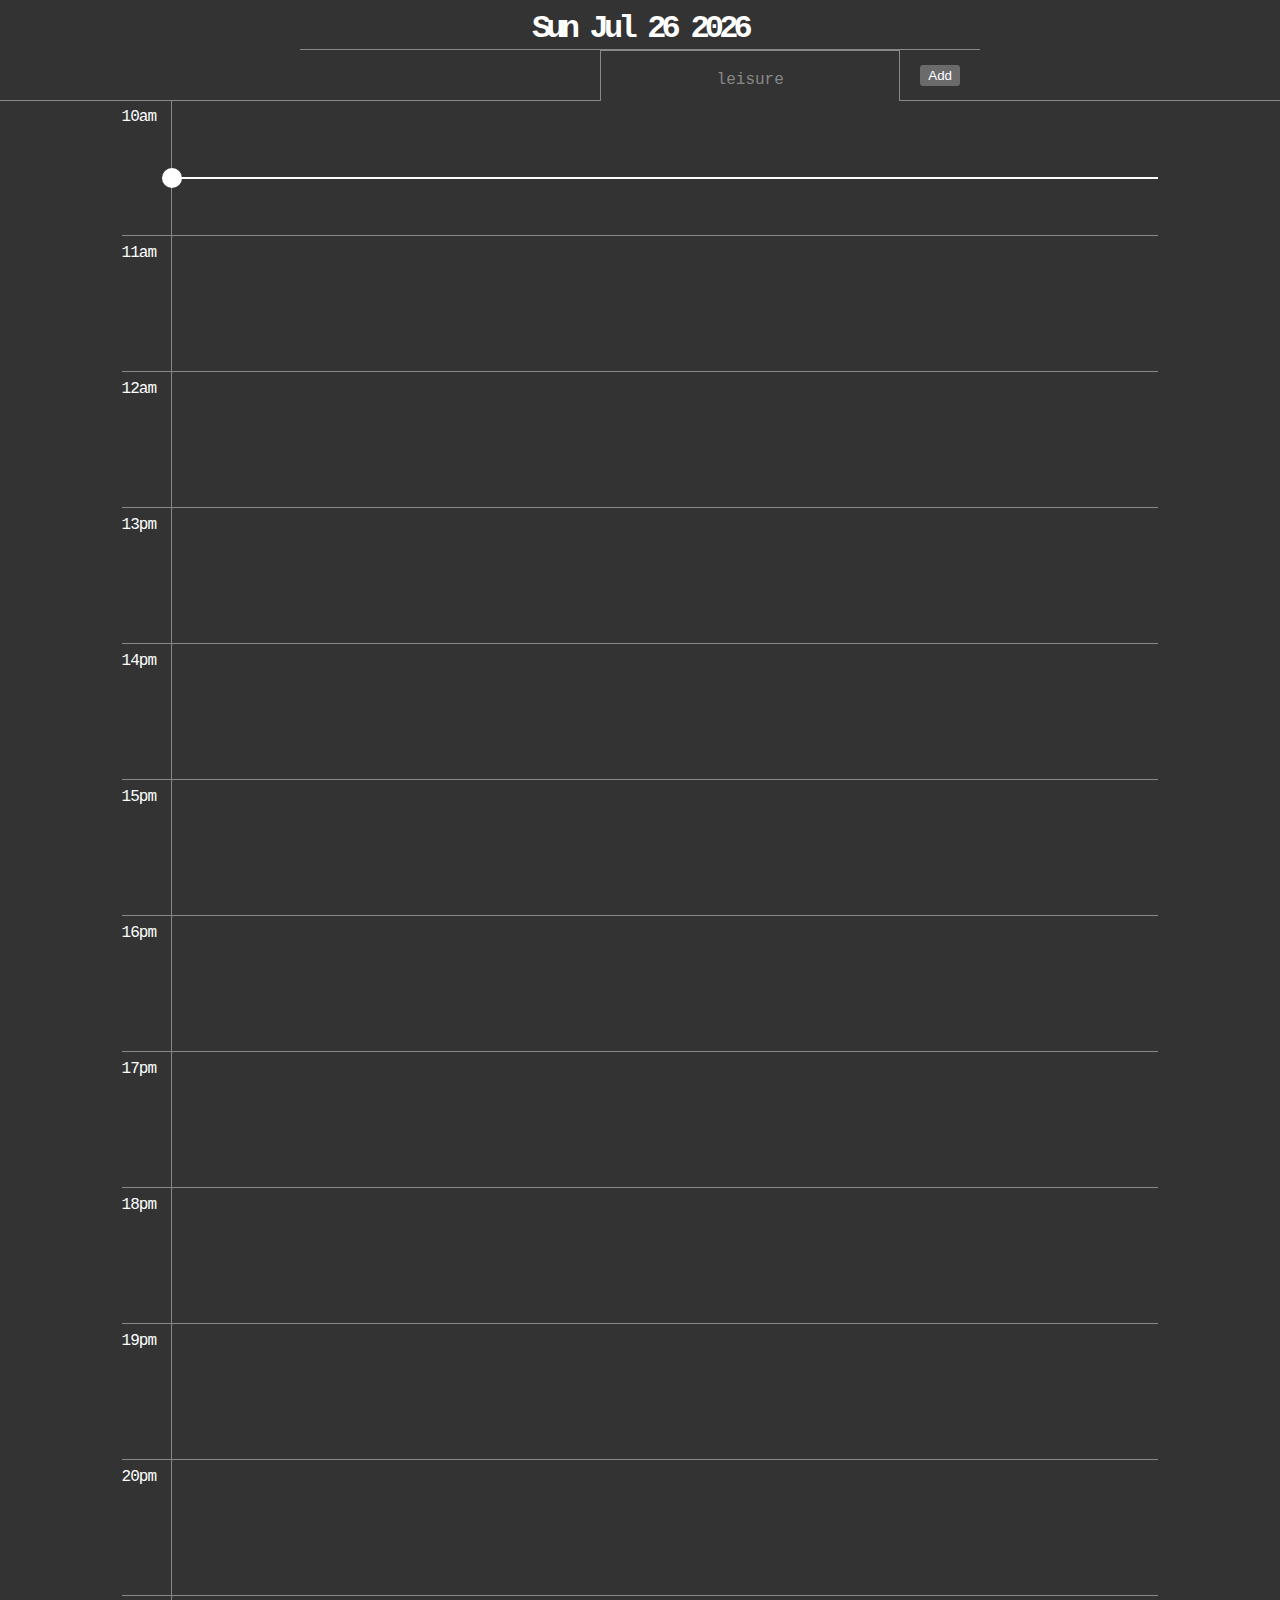
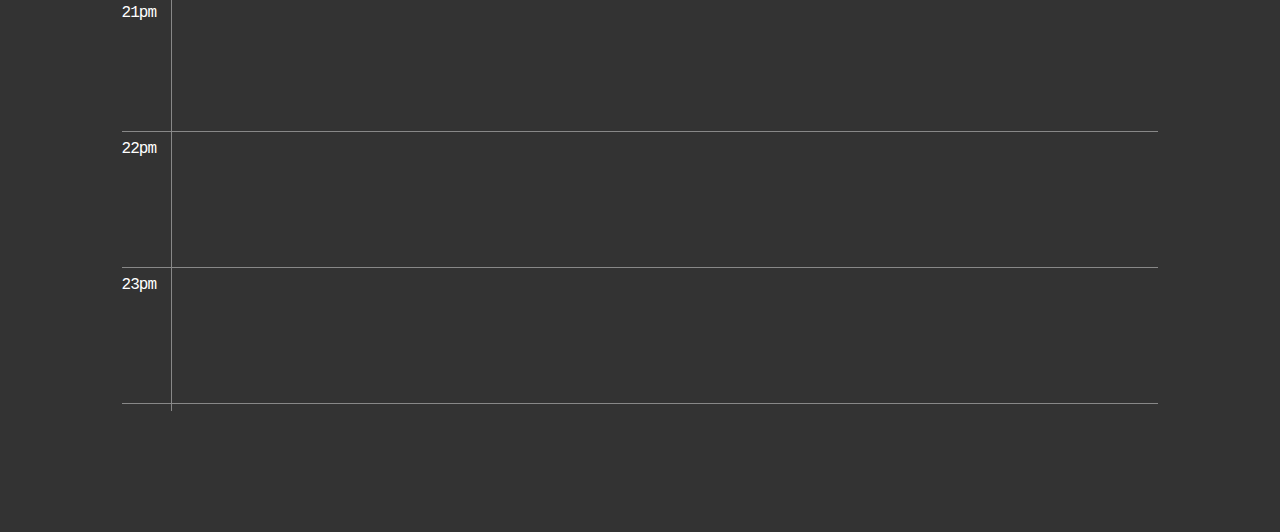
==== commit 6b438816: "Added Task Add and Delete" ====
--- a/Todays_Tasks/index.html
+++ b/Todays_Tasks/index.html
@@ -13,10 +13,13 @@
           <h1 class="task__todaysDate"></h1>
           <div class="task__tabsWrapper">
             <div class="task__tabsList">
-              <div class="task__tab --users-task active">leisure</div>
-              <!-- <div class="task__tab" data-task="camel" data-taskid="1">Camel</div> -->
-              <!-- <div class="task__tab" data-task="jv" data-task-id="2">JV</div> -->
-              <!-- <div class="task__tab" data-task="jv" data-task-id="2">JV</div> -->
+              <div
+                class="task__tab --users-task active"
+                data-task="leisure"
+                data-task-id="0"
+              >
+                leisure
+              </div>
             </div>
             <div class="task__addtaskWrapper">
               <button class="task__addtask">Add</button>
@@ -24,35 +27,21 @@
           </div>
         </div>
         <div class="task__wrapper">
-          <div class="task__daylist" id="taskList">
-            <!-- <div class="task__occupied" data-color="red"></div> -->
-            <!--  -->
-            <!-- <div class="task__hour" data-hour="7" data-meridiem="AM">
-              <span>Edit</span>
-              <div class="time__editCursor" draggable="true"></div>
-              <div class="task__hourtaskList"></div>
-            </div> -->
-            <!--  -->
-            <!-- <div class="task__hour" data-hour="7" data-meridiem="AM">
-              <span>Now</span>
-              <div class="time__nowCursor"></div>
-            </div> -->
-            <!--  -->
-          </div>
+          <div class="task__daylist" id="taskList"></div>
         </div>
       </div>
 
       <div class="modal">
         <div class="modal__wrapper">
           <span class="modal__Heading">Add Task</span>
-          <form action="#" class="modal__form">
+          <form class="modal__form" id="addNewTask">
             <label class="modal__formTextInput" for="taskName">
               Name
-              <input type="text" id="taskName" />
+              <input type="text" id="taskName" value="taskName" />
             </label>
             <label class="modal__formColorInput" for="taskColor">
               Color
-              <select type="text" id="taskColor">
+              <select type="text" id="taskColor" value="taskColor">
                 <option value="red" selected>Red</option>
                 <option value="orange">Orange</option>
                 <option value="yellow">Yellow</option>
--- a/Todays_Tasks/styles.css
+++ b/Todays_Tasks/styles.css
@@ -163,7 +163,7 @@
 .task__occupied {
   position: absolute;
   width: calc(90%);
-  height: 100px;
+  height: 1px;
   top: 100px;
   opacity: 0.69;
 }
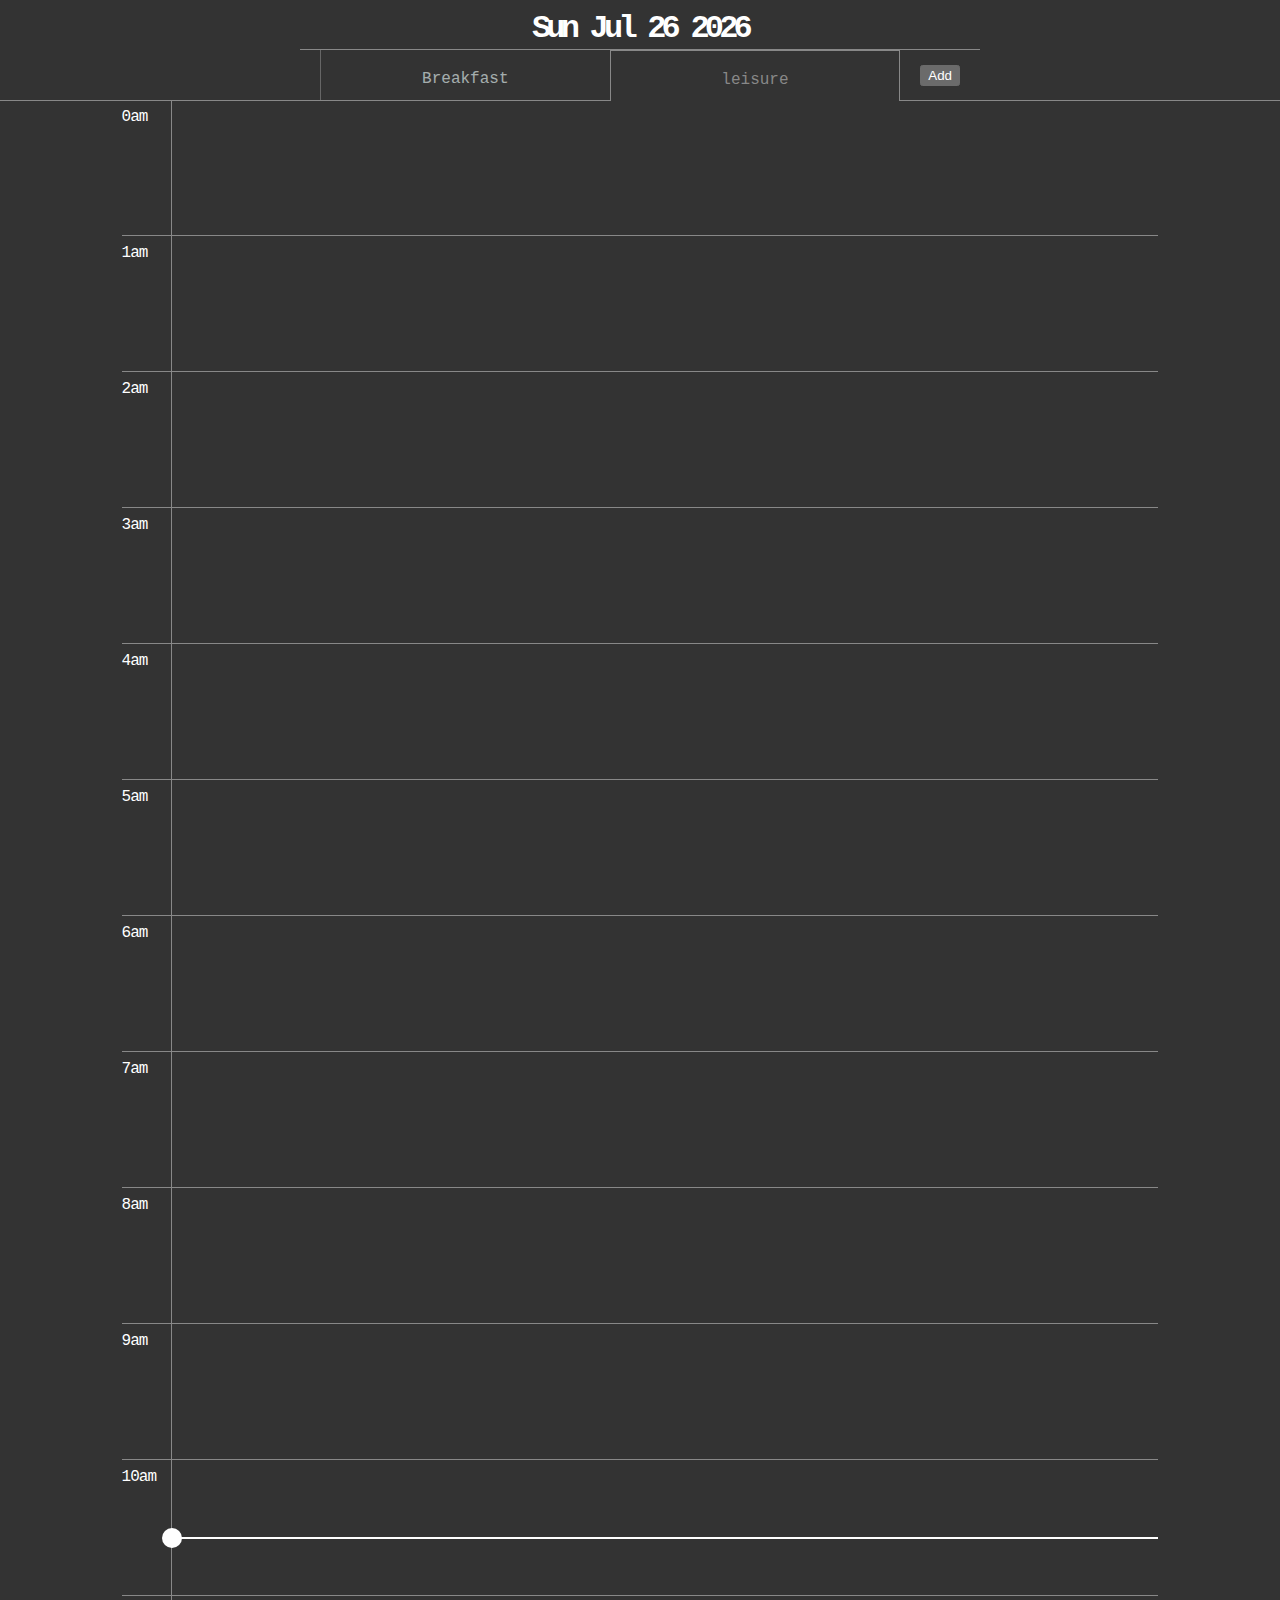
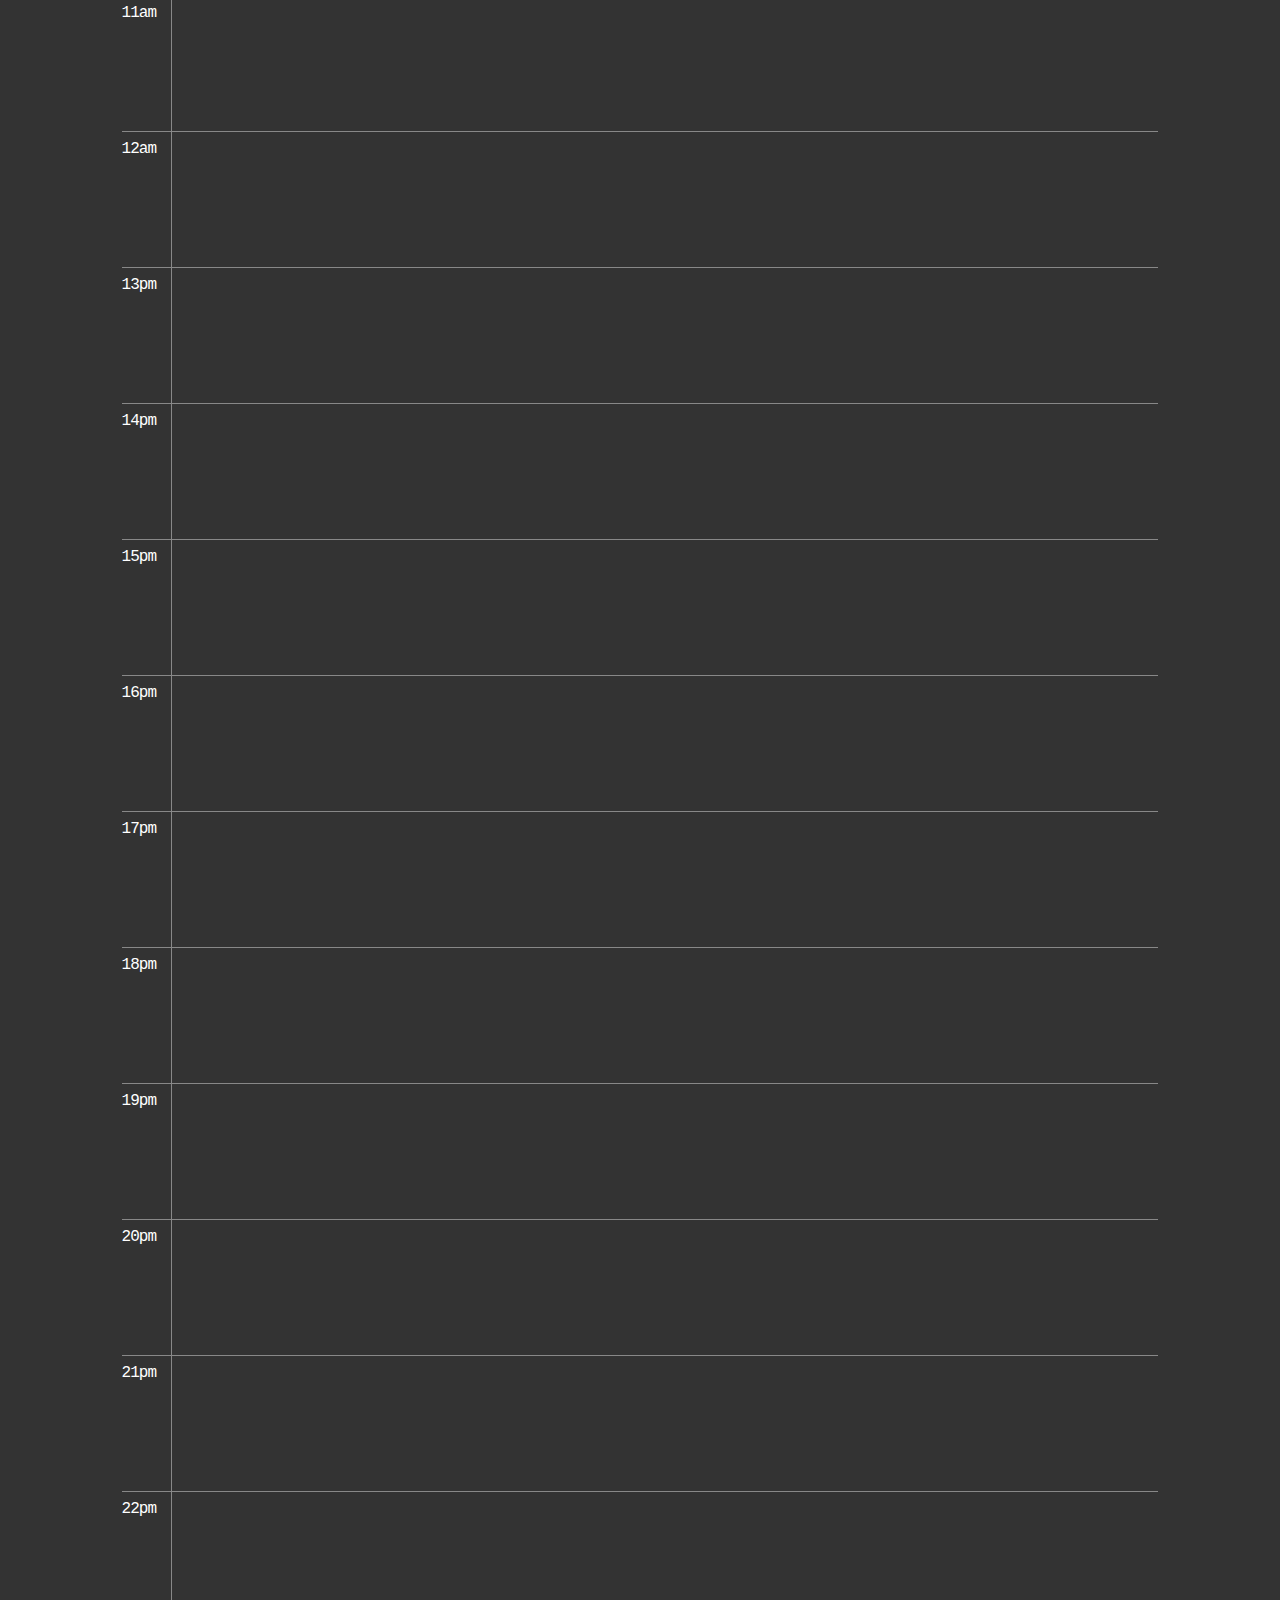
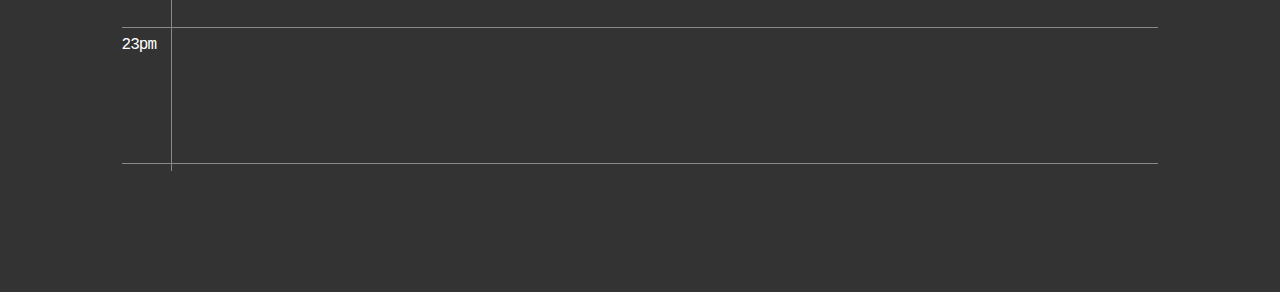
==== commit 30e68b5b: "Error fixes" ====
--- a/Todays_Tasks/index.html
+++ b/Todays_Tasks/index.html
@@ -34,7 +34,7 @@
       <div class="modal">
         <div class="modal__wrapper">
           <span class="modal__Heading">Add Task</span>
-          <form class="modal__form" id="addNewTask">
+          <form action="#" class="modal__form" id="addNewTask">
             <label class="modal__formTextInput" for="taskName">
               Name
               <input type="text" id="taskName" value="taskName" />
--- a/Todays_Tasks/styles.css
+++ b/Todays_Tasks/styles.css
@@ -33,7 +33,7 @@
   border-bottom: 1px solid var(--color-border);
   text-align: center;
   background-color: var(--bg-color);
-  z-index: 2;
+  z-index: 10;
   display: flex;
   justify-content: center;
   align-items: center;
@@ -241,6 +241,7 @@
   top: 0%;
   width: calc(100% - 50px);
   right: 0;
+  z-index: 4;
 }
 
 .time__editCursor:before,
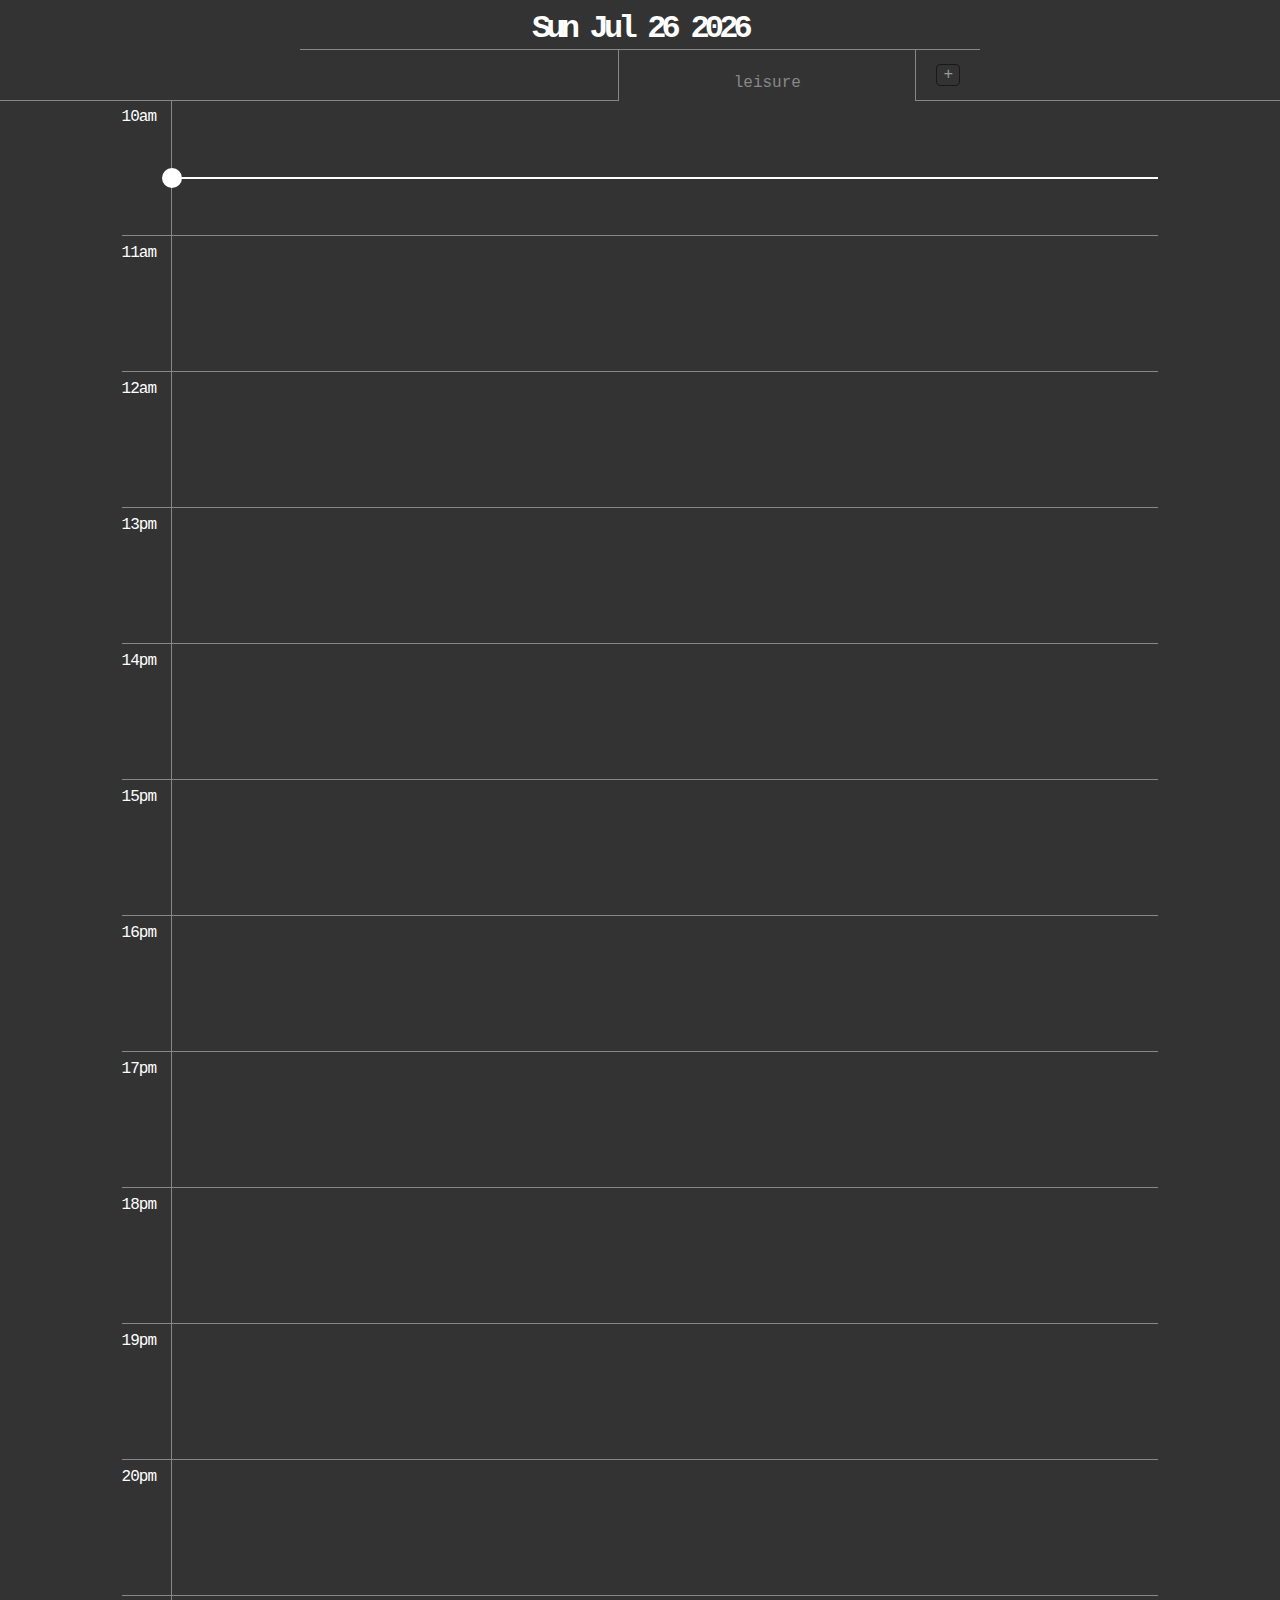
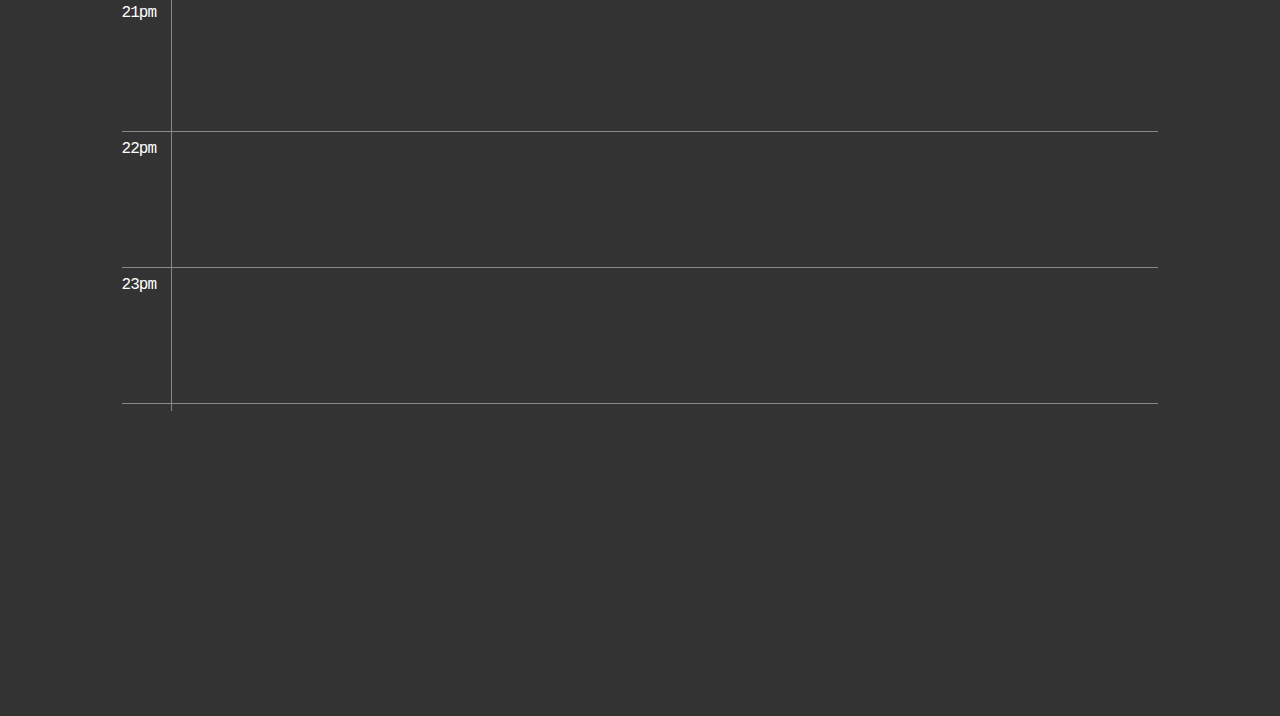
==== commit 8e8d0095: "update" ====
--- a/Todays_Tasks/index.html
+++ b/Todays_Tasks/index.html
@@ -1,64 +1,60 @@
 <!DOCTYPE html>
 <html lang="en">
-  <head>
-    <meta charset="UTF-8" />
-    <meta name="viewport" content="width=device-width, initial-scale=1.0" />
-    <title>TodaysTaskCalc</title>
-    <link rel="stylesheet" type="text/css" href="styles.css" />
-  </head>
-  <body>
-    <main>
-      <div class="container">
-        <div class="task__heading">
-          <h1 class="task__todaysDate"></h1>
-          <div class="task__tabsWrapper">
-            <div class="task__tabsList">
-              <div
-                class="task__tab --users-task active"
-                data-task="leisure"
-                data-task-id="0"
-              >
-                leisure
-              </div>
+    <head>
+        <meta charset="UTF-8">
+        <meta name="viewport" content="width=device-width, initial-scale=1.0">
+        <title>TodaysTaskCalc</title>
+        <link rel="stylesheet" type="text/css" href="styles.css">
+    </head>
+    <body>
+        <main>
+            <div class="container">
+                <div class="task__heading">
+                    <h1 class="task__todaysDate"></h1>
+                    <div class="task__tabsWrapper">
+                        <div class="task__tabsList">
+                            <button class="task__tab --users-task" data-task="leisure" data-task-id="-1">
+                                leisure
+                            </button>
+                        </div>
+                        <div class="task__addtaskWrapper">
+                            <button class="task__addtask">+</button>
+                        </div>
+                    </div>
+                </div>
+                <div class="task__wrapper">
+                    <div class="task__daylist" id="taskList"></div>
+                    <div class="tasks__efforts"></div>
+                </div>
             </div>
-            <div class="task__addtaskWrapper">
-              <button class="task__addtask">Add</button>
+            <div class="modal">
+                <div class="modal__wrapper">
+                    <span class="modal__Heading">Add New Task</span>
+                    <form action="#" class="modal__form" id="addNewTask">
+                        <label class="modal__formTextInput" for="taskName">
+                            Name
+                            <input type="text" id="taskName" value="taskName">
+                        </label>
+                        <label class="modal__formColorInput" for="taskColor">
+                            Color
+                            <select type="text" id="taskColor" value="taskColor">
+                                <option value="red" selected>Red</option>
+                                <option value="orange">Orange</option>
+                                <option value="yellow">Yellow</option>
+                                <option value="blue">Blue</option>
+                                <option value="pink">Pink</option>
+                                <option value="purple">Purple</option>
+                                <option value="green">Green</option>
+                                <option value="azure">Azure</option>
+                            </select>
+                        </label>
+                        <label for="submitLabel">
+                            <button id="submitLabel" type="submit">Add</button>
+                        </label>
+                    </form>
+                </div>
             </div>
-          </div>
-        </div>
-        <div class="task__wrapper">
-          <div class="task__daylist" id="taskList"></div>
-        </div>
-      </div>
-
-      <div class="modal">
-        <div class="modal__wrapper">
-          <span class="modal__Heading">Add Task</span>
-          <form action="#" class="modal__form" id="addNewTask">
-            <label class="modal__formTextInput" for="taskName">
-              Name
-              <input type="text" id="taskName" value="taskName" />
-            </label>
-            <label class="modal__formColorInput" for="taskColor">
-              Color
-              <select type="text" id="taskColor" value="taskColor">
-                <option value="red" selected>Red</option>
-                <option value="orange">Orange</option>
-                <option value="yellow">Yellow</option>
-                <option value="blue">Blue</option>
-                <option value="pink">Pink</option>
-                <option value="purple">Purple</option>
-                <option value="green">Green</option>
-                <option value="azure">Azure</option>
-              </select>
-            </label>
-            <label for="submitLabel">
-              <input id="submitLabel" type="submit" />
-            </label>
-          </form>
-        </div>
-      </div>
-    </main>
-    <script src="script.js"></script>
-  </body>
+        </main>
+        <script src="script.js"></script>
+    </body>
 </html>
--- a/Todays_Tasks/styles.css
+++ b/Todays_Tasks/styles.css
@@ -14,7 +14,12 @@
   background-color: var(--bg-color);
   color-scheme: dark;
 }
-
+button {
+  outline: none;
+  background-color: unset;
+  border: unset;
+  font: inherit;
+}
 .container {
   height: 100%;
   background-color: var(--bg-color);
@@ -109,13 +114,14 @@
   opacity: 1;
   background-color: var(--bg-color);
   color: var(--color-border);
-  border-top: 1px solid var(--color-border);
+  /* border-top: 1px solid var(--color-border); */
+  margin-top: 0.1px;
 }
 .task__tab.active::after {
   content: "";
-  height: 3px;
   width: 100%;
-  bottom: -2.5px;
+  height: 1.7px;
+  bottom: -1.2px;
   left: 0;
   background-color: var(--bg-color);
   position: absolute;
@@ -145,8 +151,12 @@
 .task__tab[data-color="azure"] {
   color: azure;
 }
-.task__addtask {
+.task__addtask,
+#submitLabel {
   cursor: pointer;
+  border: 1px solid #000;
+  border-radius: 20%;
+  opacity: 0.5;
 }
 .task__wrapper {
   padding: 0 5%;
@@ -175,6 +185,7 @@
   right: 1px;
   width: calc(100% - 51px);
   height: 100%;
+  opacity: 0.5;
 }
 .task__occupied[data-color="red"]:after {
   background-color: red;
@@ -198,7 +209,7 @@
   background-color: green;
 }
 .task__occupied[data-color="azure"]:after {
-  background-color: azure;
+  background-color: darkslategrey;
 }
 
 .task__hour {
@@ -315,7 +326,12 @@
 .modal__form > label[for="submitLabel"] {
   align-self: flex-end;
 }
-
+.modal__form #submitLabel {
+  cursor: pointer;
+}
+.modal__formColorInput > select {
+  cursor: pointer;
+}
 .modal__formColorInput > select > option[value="red"] {
   color: red;
 }
@@ -339,6 +355,15 @@
 }
 .modal__formColorInput > select > option[value="azure"] {
   color: azure;
+}
+
+.tasks__efforts {
+  padding: 8% 4%;
+}
+
+.tasks__efforts p {
+  letter-spacing: normal;
+  margin: 0;
 }
 
 @media screen and (max-width: 1023px) {
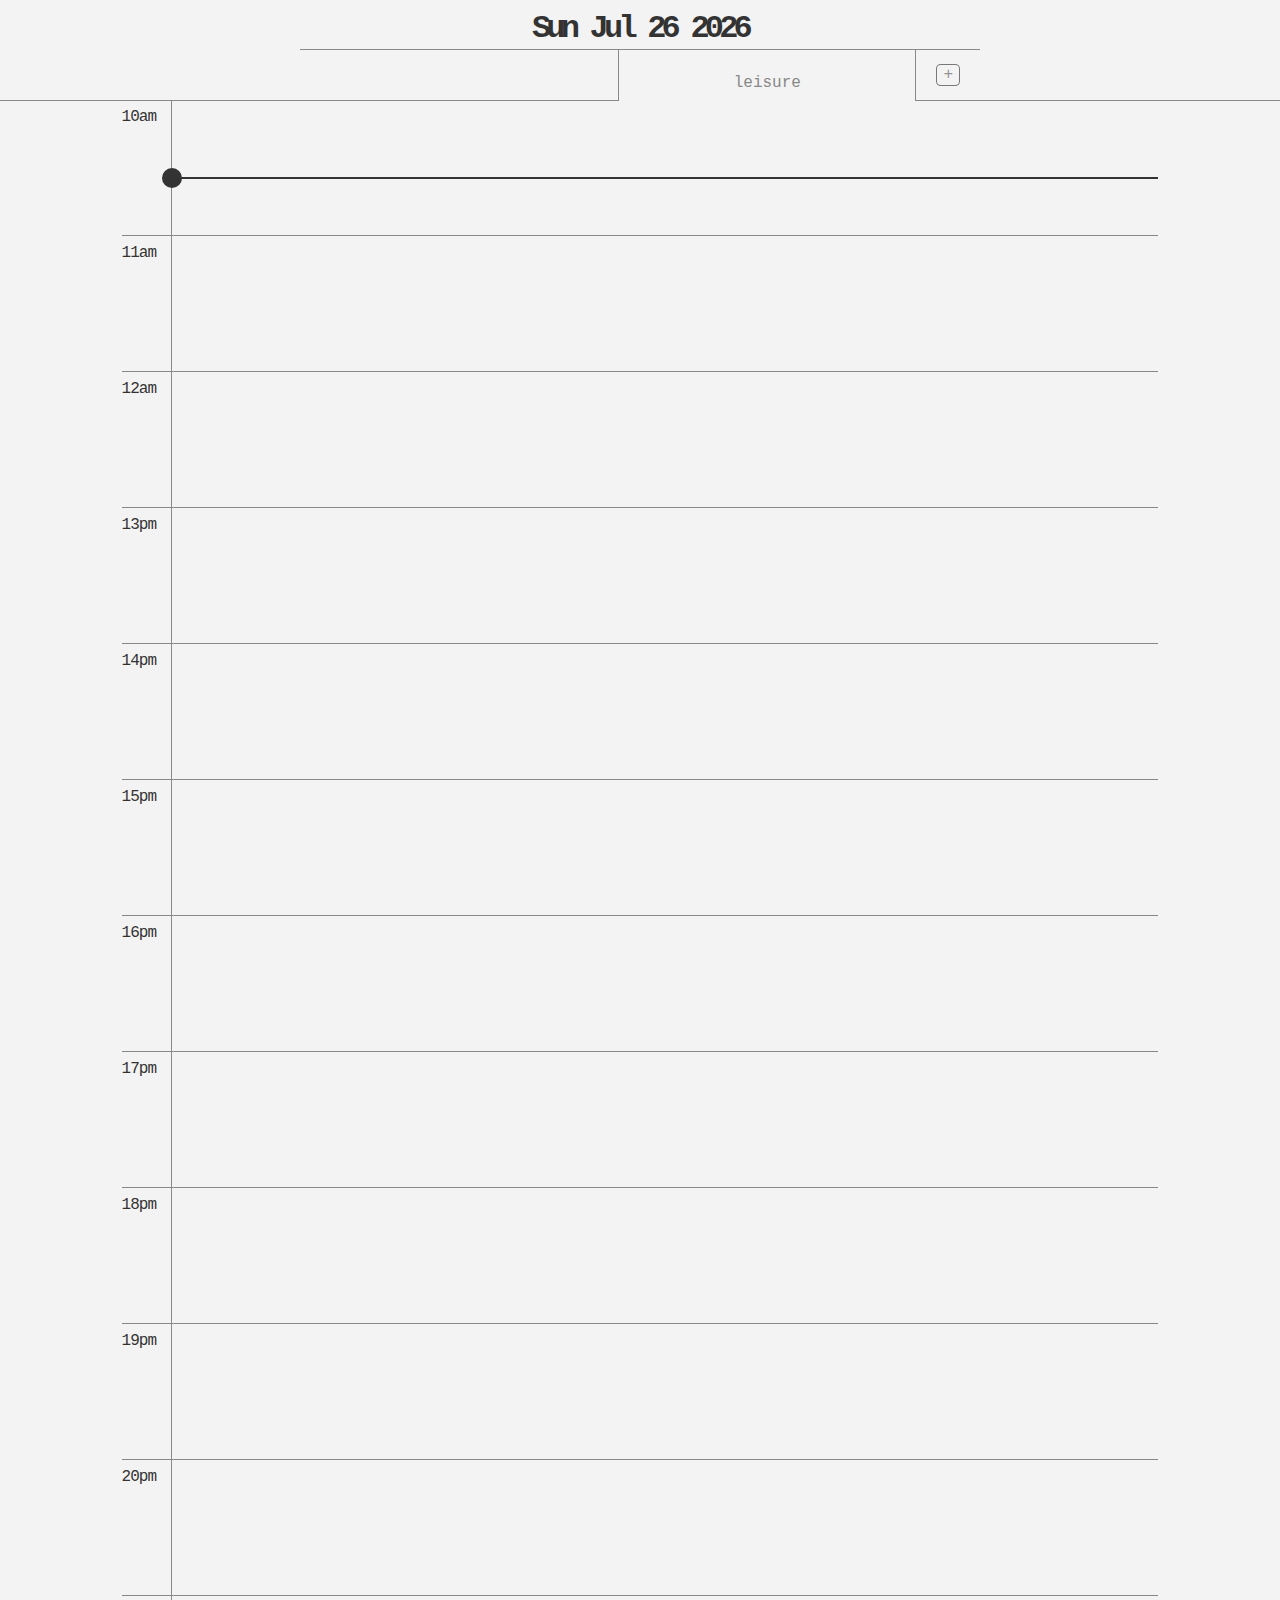
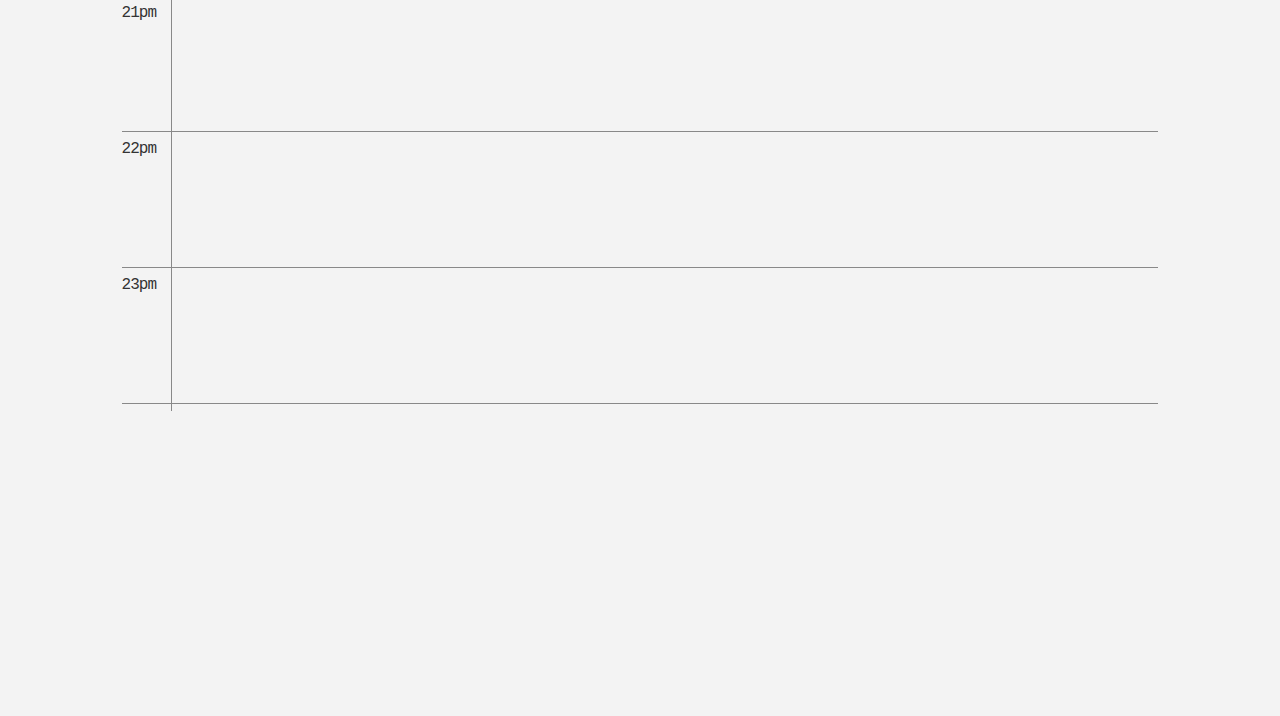
==== commit 7817462f: "light dark mode added" ====
--- a/Todays_Tasks/index.html
+++ b/Todays_Tasks/index.html
@@ -1,5 +1,5 @@
 <!DOCTYPE html>
-<html lang="en">
+<html lang="en" class="light">
     <head>
         <meta charset="UTF-8">
         <meta name="viewport" content="width=device-width, initial-scale=1.0">
--- a/Todays_Tasks/styles.css
+++ b/Todays_Tasks/styles.css
@@ -1,8 +1,24 @@
-:root {
+:root,
+:root.light {
+  --color-border: #888;
+  --text-color: #333;
+  --cta-color: #3f51b5;
+  --bg-color: #f3f3f3;
+}
+
+:root.dark {
   --color-border: #888;
   --text-color: #fff;
   --cta-color: #3f51b5;
   --bg-color: #333;
+}
+@media (prefers-color-scheme: dark) {
+  :root {
+    --color-border: #888;
+    --text-color: #fff;
+    --cta-color: #3f51b5;
+    --bg-color: #333;
+  }
 }
 body {
   font-family: "Courier New", Courier, monospace;
@@ -19,6 +35,7 @@
   background-color: unset;
   border: unset;
   font: inherit;
+  color: var(--text-color);
 }
 .container {
   height: 100%;
@@ -62,10 +79,12 @@
 }
 
 .task__todaysDate {
-  margin: 0;
   margin-bottom: auto;
   margin-top: 10px;
-}
+  letter-spacing: -0.3pc;
+  color: var(--text-color);
+}
+
 .task__tabsWrapper {
   display: flex;
   justify-content: space-between;
@@ -366,7 +385,7 @@
   margin: 0;
 }
 
-@media screen and (max-width: 1023px) {
+@media screen and (max-width: 1024px) {
   .task__tabsWrapper {
     width: 90%;
   }
@@ -374,10 +393,12 @@
     margin-top: auto;
     overflow-x: scroll;
     overflow-y: hidden;
+    scrollbar-width: none;
   }
   .task__tab {
-    padding-top: 8%;
-    border-top: 1px solid var(--color-border);
+    padding-top: 20px;
+    /* border-top: 1px solid var(--color-border); */
+    border-top: unset;
   }
   .task__tab.active {
     background-color: var(--color-border);
